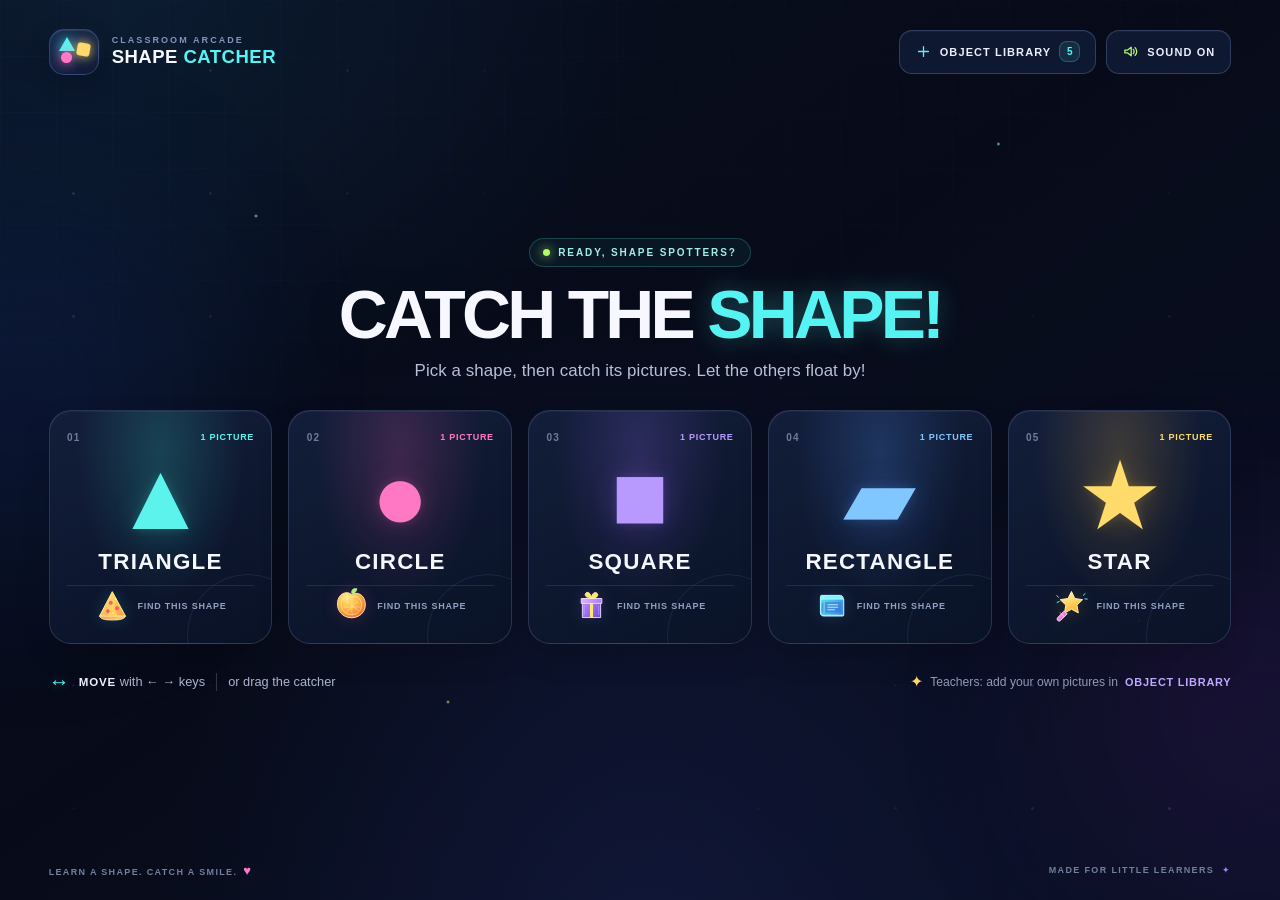
==== index.html @ a36b5b2d "Build Shape Catcher classroom game Co-authored-by: arena-agent <297053741+arena-agent@users.noreply." ====
<!doctype html>
<html lang="en">
  <head>
    <meta charset="UTF-8" />
    <meta name="viewport" content="width=device-width, initial-scale=1.0" />
    <meta name="theme-color" content="#070d1c" />
    <meta name="description" content="A bright, big-screen shape vocabulary game for the classroom." />
    <title>Shape Catcher — Classroom Arcade</title>
    <link rel="stylesheet" href="styles.css" />
    <script src="game.js" defer></script>
  </head>
  <body>
    <div class="ambient ambient-one" aria-hidden="true"></div>
    <div class="ambient ambient-two" aria-hidden="true"></div>
    <div class="ambient-starfield" aria-hidden="true"></div>

    <div class="app-shell">
      <header class="topbar">
        <a class="brand" href="#home" aria-label="Shape Catcher home">
          <span class="brand-mark" aria-hidden="true">
            <span class="brand-shape brand-triangle"></span>
            <span class="brand-shape brand-circle"></span>
            <span class="brand-shape brand-square"></span>
          </span>
          <span class="brand-copy">
            <span class="brand-eyebrow">CLASSROOM ARCADE</span>
            <span class="brand-title">SHAPE <b>CATCHER</b></span>
          </span>
        </a>

        <div class="top-actions">
          <button class="top-button library-open" id="library-open" type="button" aria-haspopup="dialog">
            <svg viewBox="0 0 24 24" aria-hidden="true"><path d="M12 5v14M5 12h14" /></svg>
            <span>OBJECT LIBRARY</span>
            <span class="asset-total" id="total-assets-count">5</span>
          </button>
          <button class="top-button sound-toggle" id="sound-toggle" type="button" aria-pressed="true" aria-label="Mute game sounds">
            <svg class="sound-icon" viewBox="0 0 24 24" aria-hidden="true"><path d="M4 10v4h4l5 4V6l-5 4H4Z"/><path class="sound-wave" d="M16 9a5 5 0 0 1 0 6m2.5-8.5a8.5 8.5 0 0 1 0 11"/></svg>
            <span id="sound-label">SOUND ON</span>
          </button>
        </div>
      </header>

      <main id="main-content">
        <section class="screen selection-screen" id="selection-screen" aria-labelledby="selection-title">
          <div class="selection-heading">
            <div class="round-kicker"><span class="status-dot"></span> READY, SHAPE SPOTTERS?</div>
            <h1 id="selection-title">CATCH THE <span>SHAPE!</span></h1>
            <p>Pick a shape, then catch its pictures. Let the others float by!</p>
          </div>

          <div class="shape-grid" role="group" aria-label="Choose a shape to catch">
            <button class="shape-card shape-triangle" type="button" data-select-shape="triangle" aria-label="Choose Triangle">
              <span class="shape-card-top"><span class="shape-card-number">01</span><span class="shape-card-count" id="count-triangle">1 PICTURE</span></span>
              <span class="shape-symbol" aria-hidden="true">▲</span>
              <span class="shape-word">TRIANGLE</span>
              <span class="shape-card-example"><img src="assets/shapes/triangle/pizza-slice.svg" alt="" /> <span>FIND THIS SHAPE</span></span>
            </button>
            <button class="shape-card shape-circle" type="button" data-select-shape="circle" aria-label="Choose Circle">
              <span class="shape-card-top"><span class="shape-card-number">02</span><span class="shape-card-count" id="count-circle">1 PICTURE</span></span>
              <span class="shape-symbol" aria-hidden="true">●</span>
              <span class="shape-word">CIRCLE</span>
              <span class="shape-card-example"><img src="assets/shapes/circle/orange.svg" alt="" /> <span>FIND THIS SHAPE</span></span>
            </button>
            <button class="shape-card shape-square" type="button" data-select-shape="square" aria-label="Choose Square">
              <span class="shape-card-top"><span class="shape-card-number">03</span><span class="shape-card-count" id="count-square">1 PICTURE</span></span>
              <span class="shape-symbol" aria-hidden="true">■</span>
              <span class="shape-word">SQUARE</span>
              <span class="shape-card-example"><img src="assets/shapes/square/gift-box.svg" alt="" /> <span>FIND THIS SHAPE</span></span>
            </button>
            <button class="shape-card shape-rectangle" type="button" data-select-shape="rectangle" aria-label="Choose Rectangle">
              <span class="shape-card-top"><span class="shape-card-number">04</span><span class="shape-card-count" id="count-rectangle">1 PICTURE</span></span>
              <span class="shape-symbol rectangle-symbol" aria-hidden="true">▰</span>
              <span class="shape-word">RECTANGLE</span>
              <span class="shape-card-example"><img src="assets/shapes/rectangle/story-book.svg" alt="" /> <span>FIND THIS SHAPE</span></span>
            </button>
            <button class="shape-card shape-star" type="button" data-select-shape="star" aria-label="Choose Star">
              <span class="shape-card-top"><span class="shape-card-number">05</span><span class="shape-card-count" id="count-star">1 PICTURE</span></span>
              <span class="shape-symbol" aria-hidden="true">★</span>
              <span class="shape-word">STAR</span>
              <span class="shape-card-example"><img src="assets/shapes/star/magic-wand.svg" alt="" /> <span>FIND THIS SHAPE</span></span>
            </button>
          </div>

          <div class="selection-footer">
            <div class="how-to-play"><span class="how-to-icon" aria-hidden="true">↔</span><span><b>MOVE</b> with ← → keys</span><span class="how-to-divider"></span><span>or drag the catcher</span></div>
            <div class="upload-nudge"><span class="upload-sparkle" aria-hidden="true">✦</span> Teachers: add your own pictures in <b>OBJECT LIBRARY</b></div>
          </div>
        </section>

        <section class="screen game-screen" id="game-screen" hidden aria-label="Shape Catcher game">
          <div class="game-hud">
            <div class="hud-card lives-card">
              <span class="hud-label">LIVES</span>
              <div class="hearts" id="hearts" aria-label="3 lives remaining">
                <span class="heart">❤️</span><span class="heart">❤️</span><span class="heart">❤️</span>
              </div>
            </div>
            <div class="hud-card score-card" id="score-card">
              <span class="hud-label">SCORE</span>
              <strong class="score-number" id="score-number">0</strong>
            </div>
            <div class="hud-card timer-card">
              <span class="hud-label">TIME LEFT</span>
              <strong class="timer-number" id="timer-number">02:00</strong>
            </div>
          </div>

          <div class="target-banner" id="target-banner">
            <span class="target-label">CATCH THE</span>
            <span class="target-symbol" id="target-symbol" aria-hidden="true">▲</span>
            <strong class="target-word" id="target-word">TRIANGLE</strong>
            <span class="target-instruction">CATCH ONLY THIS SHAPE!</span>
          </div>

          <div class="arena" id="arena" aria-label="Play area. Use the left and right arrow keys to move the catcher.">
            <div class="arena-stars" aria-hidden="true"><i></i><i></i><i></i><i></i><i></i><i></i><i></i><i></i></div>
            <div class="arena-horizon" aria-hidden="true"></div>
            <div class="falling-layer" id="falling-layer"></div>
            <div class="effect-layer" id="effect-layer" aria-hidden="true"></div>

            <div class="catcher" id="catcher" aria-label="Catcher">
              <div class="catcher-glow" aria-hidden="true"></div>
              <svg class="basket-svg" viewBox="0 0 180 106" aria-hidden="true">
                <defs>
                  <linearGradient id="basketFill" x1="24" y1="34" x2="158" y2="92" gradientUnits="userSpaceOnUse"><stop stop-color="#40F3EE"/><stop offset="1" stop-color="#657BFF"/></linearGradient>
                  <linearGradient id="basketRim" x1="14" y1="28" x2="166" y2="48" gradientUnits="userSpaceOnUse"><stop stop-color="#BCFFF9"/><stop offset="1" stop-color="#AA91FF"/></linearGradient>
                </defs>
                <path d="M26 41h128l-13 48a13 13 0 0 1-12 9H51a13 13 0 0 1-12-9L26 41Z" fill="url(#basketFill)" fill-opacity=".9" stroke="#A7FFF8" stroke-width="5" stroke-linejoin="round"/>
                <path d="m52 50 8 37m23-37v39m23-39-5 37m28-37-10 34" stroke="#E3FFFF" stroke-width="4" stroke-linecap="round" opacity=".62"/>
                <path d="M15 35c0-6 5-11 11-11h128c6 0 11 5 11 11v7H15v-7Z" fill="url(#basketRim)" stroke="#D6FFFC" stroke-width="5"/>
                <path d="M67 16h46" stroke="#B5A1FF" stroke-width="5" stroke-linecap="round" opacity=".8"/>
              </svg>
              <span class="catcher-caption">CATCHER</span>
            </div>

            <div class="ready-overlay" id="ready-overlay" aria-live="assertive">
              <div class="ready-card">
                <span class="ready-eyebrow">GET READY!</span>
                <span class="ready-shape-symbol" id="ready-symbol" aria-hidden="true">▲</span>
                <strong class="ready-title" id="ready-title">TRIANGLE</strong>
                <span class="ready-hint">Catch the matching pictures!</span>
                <div class="ready-countdown" aria-hidden="true"><i></i><i></i><i></i></div>
              </div>
            </div>

            <div class="speed-notice" id="speed-notice" aria-live="polite" aria-atomic="true">
              <span class="speed-bolt" aria-hidden="true">⚡</span>
              <span><b>SPEED UP!</b><small id="speed-label">SPEED 1.5×</small></span>
            </div>
            <div class="catch-message" id="catch-message" aria-live="polite"></div>
          </div>

          <div class="game-controls">
            <button class="direction-button" id="left-button" type="button" aria-label="Move catcher left"><span>←</span></button>
            <div class="control-hint"><span class="keyboard-key">←</span><span class="keyboard-key">→</span><span>MOVE YOUR CATCHER</span><span class="drag-separator">·</span><span>OR DRAG</span></div>
            <button class="direction-button" id="right-button" type="button" aria-label="Move catcher right"><span>→</span></button>
          </div>
        </section>

        <section class="screen results-screen" id="results-screen" hidden aria-labelledby="result-title" aria-live="polite">
          <div class="result-confetti" id="result-confetti" aria-hidden="true"></div>
          <div class="result-card" id="result-card">
            <div class="result-emblem" id="result-emblem" aria-hidden="true">✦</div>
            <span class="result-kicker" id="result-kicker">ROUND COMPLETE</span>
            <h2 id="result-title">GAME OVER!</h2>
            <p class="result-subtitle" id="result-subtitle">You caught 8 shapes!</p>
            <div class="final-score-wrap"><span>FINAL SCORE</span><strong id="final-score">120</strong></div>
            <div class="result-stats">
              <div><strong id="caught-total">8</strong><span>SHAPES CAUGHT</span></div>
              <div><strong id="accuracy-total">92%</strong><span>ACCURACY</span></div>
              <div><strong id="best-speed">1×</strong><span>TOP SPEED</span></div>
            </div>
            <div class="result-actions">
              <button class="result-button primary-result-button" id="play-again" type="button"><span aria-hidden="true">↻</span> PLAY AGAIN</button>
              <button class="result-button secondary-result-button" id="change-shape" type="button">CHANGE SHAPE</button>
            </div>
          </div>
        </section>
      </main>

      <footer class="app-footer">
        <span>LEARN A SHAPE. CATCH A SMILE. <span class="footer-heart">♥</span></span>
        <span class="footer-credit">MADE FOR LITTLE LEARNERS <span aria-hidden="true">✦</span></span>
      </footer>
    </div>

    <dialog class="library-dialog" id="library-dialog" aria-labelledby="library-title">
      <div class="library-dialog-inner">
        <div class="library-header">
          <div>
            <span class="library-eyebrow">MAKE IT YOURS</span>
            <h2 id="library-title">OBJECT LIBRARY</h2>
            <p>Upload classroom pictures. Each picture will fall under its shape.</p>
          </div>
          <button class="dialog-close" id="library-close" type="button" aria-label="Close object library">×</button>
        </div>
        <div class="library-note" id="library-note"><span class="note-sparkle" aria-hidden="true">✦</span><span id="library-note-text">Choose the shape first, then add one or more picture files. Your uploads stay in this browser.</span></div>
        <div class="library-list" id="library-list"></div>
        <div class="library-footer"><span class="library-save-icon" aria-hidden="true">✓</span> Ready to play? Close this window and choose a shape!</div>
      </div>
    </dialog>
  </body>
</html>
---- styles.css ----
:root {
  color-scheme: dark;
  --ink: #f7f8ff;
  --muted: #a5b3d2;
  --subtle: #7483a8;
  --navy: #070d1c;
  --panel: rgba(13, 23, 47, 0.82);
  --panel-bright: rgba(17, 30, 60, 0.96);
  --line: rgba(134, 164, 226, 0.17);
  --cyan: #55f4f3;
  --purple: #b296ff;
  --pink: #ff77c8;
  --lime: #b5fa69;
  --yellow: #ffda6a;
  --red: #ff6e8e;
  font-family: 'DM Sans', 'Trebuchet MS', sans-serif;
  font-synthesis: none;
  text-rendering: optimizeLegibility;
  -webkit-font-smoothing: antialiased;
  -moz-osx-font-smoothing: grayscale;
}

* { box-sizing: border-box; }
html { min-width: 320px; min-height: 100%; background: var(--navy); }
body {
  min-width: 320px;
  min-height: 100vh;
  min-height: 100svh;
  margin: 0;
  overflow-x: hidden;
  color: var(--ink);
  background:
    radial-gradient(ellipse at 50% 110%, rgba(48, 61, 157, .2), transparent 53%),
    radial-gradient(ellipse at 9% 1%, rgba(36, 121, 174, .13), transparent 34%),
    linear-gradient(145deg, #080e1e 0%, #070b19 47%, #0a1025 100%);
}
body::before,
body::after {
  position: fixed;
  z-index: 0;
  inset: 0;
  content: '';
  pointer-events: none;
}
body::before {
  opacity: .22;
  background-image:
    linear-gradient(rgba(106, 139, 203, .12) 1px, transparent 1px),
    linear-gradient(90deg, rgba(106, 139, 203, .12) 1px, transparent 1px);
  background-size: 56px 56px;
  mask-image: linear-gradient(to bottom, black 0%, transparent 90%);
}
body::after {
  opacity: .26;
  background-image: radial-gradient(circle, rgba(168, 194, 255, .74) 1px, transparent 1.7px);
  background-position: 5px 9px;
  background-size: 137px 123px;
  mask-image: linear-gradient(120deg, black 0%, transparent 40%, transparent 60%, black 100%);
  animation: star-drift 24s linear infinite;
}
button { color: inherit; font: inherit; }
button:focus-visible, a:focus-visible, input:focus-visible + span {
  outline: 3px solid rgba(104, 248, 248, .94);
  outline-offset: 4px;
}
[hidden] { display: none !important; }

.ambient {
  position: fixed;
  z-index: 0;
  width: 29vw;
  height: 29vw;
  min-width: 250px;
  min-height: 250px;
  border-radius: 50%;
  filter: blur(100px);
  opacity: .12;
  pointer-events: none;
  animation: ambient-breathe 9s ease-in-out infinite alternate;
}
.ambient-one { top: 22%; left: -13%; background: #245de3; }
.ambient-two { right: -12%; bottom: 0; background: #832bba; animation-delay: -4s; }
.ambient-starfield {
  position: fixed;
  z-index: 0;
  inset: 0;
  pointer-events: none;
  background: radial-gradient(1.5px 1.5px at 20% 24%, rgba(255,255,255,.7), transparent 2px),
              radial-gradient(1px 1px at 78% 16%, rgba(100,245,255,.9), transparent 2px),
              radial-gradient(1.4px 1.4px at 89% 69%, rgba(196,161,255,.9), transparent 2px),
              radial-gradient(1px 1px at 35% 78%, rgba(255,222,110,.8), transparent 2px),
              radial-gradient(1px 1px at 61% 42%, rgba(255,255,255,.55), transparent 2px);
}

.app-shell {
  position: relative;
  z-index: 1;
  display: flex;
  flex-direction: column;
  width: min(100%, 1660px);
  min-height: 100vh;
  min-height: 100svh;
  margin: 0 auto;
  padding: clamp(18px, 2.5vh, 28px) clamp(22px, 3.8vw, 62px) clamp(12px, 1.8vh, 20px);
}
.topbar {
  display: flex;
  flex: 0 0 auto;
  align-items: center;
  justify-content: space-between;
  min-height: 58px;
  gap: 20px;
}
.brand {
  display: inline-flex;
  align-items: center;
  gap: 13px;
  color: inherit;
  text-decoration: none;
}
.brand-mark {
  position: relative;
  display: block;
  width: 50px;
  height: 46px;
  border: 1px solid rgba(121, 157, 230, .29);
  border-radius: 15px;
  background: linear-gradient(145deg, rgba(27, 47, 87, .92), rgba(16, 25, 53, .88));
  box-shadow: inset 0 1px 0 rgba(255,255,255,.08), 0 8px 25px rgba(0,0,0,.2);
}
.brand-shape { position: absolute; display: block; filter: drop-shadow(0 0 6px currentColor); }
.brand-triangle {
  top: 7px; left: 9px; width: 0; height: 0;
  border-right: 8px solid transparent; border-bottom: 14px solid var(--cyan); border-left: 8px solid transparent;
  color: var(--cyan);
}
.brand-circle { top: 22px; left: 11px; width: 11px; height: 11px; border-radius: 50%; background: var(--pink); color: var(--pink); }
.brand-square { top: 13px; left: 27px; width: 13px; height: 13px; border-radius: 3px; background: var(--yellow); color: var(--yellow); transform: rotate(10deg); }
.brand-copy { display: flex; flex-direction: column; gap: 1px; }
.brand-eyebrow, .library-eyebrow {
  color: #8394ba;
  font-size: 9px;
  font-weight: 800;
  letter-spacing: .23em;
}
.brand-title {
  font-family: 'Space Grotesk', 'Trebuchet MS', sans-serif;
  font-size: clamp(16px, 1.45vw, 21px);
  font-weight: 700;
  letter-spacing: .025em;
  white-space: nowrap;
}
.brand-title b { color: var(--cyan); font-weight: 700; }
.top-actions { display: flex; align-items: center; gap: 10px; }
.top-button {
  display: inline-flex;
  align-items: center;
  justify-content: center;
  min-height: 44px;
  padding: 0 15px;
  gap: 8px;
  border: 1px solid rgba(143, 165, 216, .27);
  border-radius: 13px;
  color: #e9efff;
  background: rgba(18, 30, 57, .72);
  box-shadow: inset 0 1px rgba(255,255,255,.035);
  font-size: 11px;
  font-weight: 800;
  letter-spacing: .1em;
  cursor: pointer;
  transition: border-color .2s ease, background .2s ease, transform .2s ease, box-shadow .2s ease;
}
.top-button:hover:not(:disabled) {
  transform: translateY(-2px);
  border-color: rgba(85, 244, 243, .66);
  background: rgba(28, 45, 81, .91);
  box-shadow: 0 0 20px rgba(85, 244, 243, .1);
}
.top-button:disabled { opacity: .46; cursor: not-allowed; }
.top-button svg { width: 17px; height: 17px; fill: none; stroke: currentColor; stroke-width: 1.8; stroke-linecap: round; stroke-linejoin: round; }
.library-open svg { color: var(--cyan); }
.asset-total {
  display: grid;
  min-width: 21px;
  height: 21px;
  padding: 0 5px;
  place-items: center;
  border: 1px solid rgba(85,244,243,.24);
  border-radius: 8px;
  color: var(--cyan);
  background: rgba(85,244,243,.1);
  font-size: 10px;
  letter-spacing: 0;
}
.sound-toggle[aria-pressed="false"] .sound-icon { color: #8592ad; }
.sound-icon { color: var(--lime); }
.sound-icon .sound-wave { transition: opacity .18s ease; }
.sound-toggle[aria-pressed="false"] .sound-wave { opacity: .12; }

main { display: flex; flex: 1 0 auto; flex-direction: column; justify-content: center; min-height: 0; }
.screen { width: 100%; animation: screen-enter .48s cubic-bezier(.2,.75,.25,1) both; }
.selection-screen { padding: clamp(17px, 2.4vh, 27px) 0 clamp(12px, 2.1vh, 25px); }
.selection-heading { margin: 0 auto clamp(22px, 3.3vh, 38px); text-align: center; }
.round-kicker {
  display: inline-flex;
  align-items: center;
  padding: 8px 13px;
  gap: 8px;
  border: 1px solid rgba(87, 244, 224, .21);
  border-radius: 999px;
  color: #a3ede8;
  background: rgba(22, 76, 84, .2);
  font-size: 10px;
  font-weight: 800;
  letter-spacing: .19em;
}
.status-dot { width: 7px; height: 7px; border-radius: 50%; background: var(--lime); box-shadow: 0 0 11px var(--lime); animation: dot-pulse 1.8s ease-in-out infinite; }
.selection-heading h1 {
  margin: 13px 0 4px;
  font-family: 'Space Grotesk', 'Trebuchet MS', sans-serif;
  font-size: clamp(38px, 5.3vw, 74px);
  font-weight: 700;
  letter-spacing: -.055em;
  line-height: 1.02;
  text-shadow: 0 7px 35px rgba(0,0,0,.26);
}
.selection-heading h1 span { color: var(--cyan); text-shadow: 0 0 25px rgba(85,244,243,.31); }
.selection-heading p { margin: 11px 0 0; color: #b5c0d9; font-size: clamp(14px, 1.32vw, 18px); font-weight: 500; letter-spacing: .005em; }
.shape-grid { display: grid; grid-template-columns: repeat(5, minmax(0, 1fr)); gap: clamp(11px, 1.25vw, 19px); }
.shape-card {
  --shape-color: var(--cyan);
  --shape-glow: rgba(85, 244, 243, .21);
  position: relative;
  display: flex;
  min-width: 0;
  min-height: clamp(205px, 26vh, 265px);
  flex-direction: column;
  align-items: center;
  justify-content: space-between;
  overflow: hidden;
  padding: clamp(14px, 1.6vw, 21px) clamp(10px, 1.35vw, 18px) clamp(12px, 1.55vw, 18px);
  border: 1px solid rgba(143,165,216,.22);
  border-radius: 22px;
  color: var(--ink);
  background:
    radial-gradient(ellipse at 50% 18%, var(--shape-glow), transparent 54%),
    linear-gradient(155deg, rgba(19, 31, 59, .97), rgba(10, 19, 39, .91));
  box-shadow: inset 0 1px 0 rgba(255,255,255,.045), 0 13px 30px rgba(0,0,0,.14);
  cursor: pointer;
  transition: transform .2s ease, border-color .2s ease, box-shadow .2s ease, background .2s ease;
  -webkit-tap-highlight-color: transparent;
}
.shape-card::after {
  position: absolute;
  right: -38px;
  bottom: -53px;
  width: 120px;
  height: 120px;
  border: 1px solid rgba(143,165,216,.12);
  border-radius: 50%;
  content: '';
  pointer-events: none;
}
.shape-card:hover, .shape-card:focus-visible {
  z-index: 1;
  transform: translateY(-7px) scale(1.018);
  border-color: var(--shape-color);
  background:
    radial-gradient(ellipse at 50% 19%, var(--shape-glow), transparent 57%),
    linear-gradient(155deg, rgba(22, 38, 70, .99), rgba(11, 20, 42, .96));
  box-shadow: inset 0 1px 0 rgba(255,255,255,.09), 0 0 25px var(--shape-glow), 0 17px 34px rgba(0,0,0,.22);
}
.shape-card:active { transform: translateY(-2px) scale(.99); }
.shape-triangle { --shape-color: #5df3ed; --shape-glow: rgba(65, 239, 225, .19); }
.shape-circle { --shape-color: #ff78c4; --shape-glow: rgba(255, 93, 178, .19); }
.shape-square { --shape-color: #b89aff; --shape-glow: rgba(158, 110, 255, .2); }
.shape-rectangle { --shape-color: #81c7ff; --shape-glow: rgba(85, 151, 255, .21); }
.shape-star { --shape-color: #ffdb6c; --shape-glow: rgba(255, 195, 71, .19); }
.shape-card-top { z-index: 1; display: flex; width: 100%; align-items: center; justify-content: space-between; gap: 6px; }
.shape-card-number { color: rgba(177, 194, 228, .58); font-family: 'Space Grotesk', sans-serif; font-size: 10px; font-weight: 700; letter-spacing: .12em; }
.shape-card-count { overflow: hidden; color: var(--shape-color); font-size: 9px; font-weight: 800; letter-spacing: .08em; text-overflow: ellipsis; white-space: nowrap; }
.shape-symbol {
  display: grid;
  flex: 1 1 auto;
  min-height: 80px;
  place-items: center;
  color: var(--shape-color);
  font-family: Arial, sans-serif;
  font-size: clamp(63px, 7.5vw, 96px);
  line-height: 1;
  text-shadow: 0 0 10px var(--shape-glow), 0 0 29px var(--shape-glow);
  transition: transform .28s cubic-bezier(.18,.8,.25,1), filter .25s ease;
}
.shape-card:hover .shape-symbol { transform: scale(1.11) rotate(-4deg); filter: brightness(1.16); }
.rectangle-symbol { transform: scaleX(1.12); font-size: clamp(57px, 6.8vw, 85px); }
.shape-card:hover .rectangle-symbol { transform: scale(1.2) rotate(-3deg); }
.shape-word {
  z-index: 1;
  display: block;
  width: 100%;
  color: #f5f7ff;
  font-family: 'Space Grotesk', 'Trebuchet MS', sans-serif;
  font-size: clamp(17px, 1.75vw, 24px);
  font-weight: 700;
  letter-spacing: .055em;
  line-height: 1.05;
  text-align: center;
  white-space: nowrap;
}
.shape-card-example {
  z-index: 1;
  display: flex;
  align-items: center;
  justify-content: center;
  min-height: 40px;
  width: 100%;
  margin-top: 12px;
  gap: 8px;
  border-top: 1px solid rgba(166, 183, 222, .13);
  color: #91a1c1;
  font-size: 9px;
  font-weight: 700;
  letter-spacing: .085em;
}
.shape-card-example img { width: 35px; height: 35px; object-fit: contain; filter: drop-shadow(0 0 8px var(--shape-glow)); }
.selection-footer { display: flex; align-items: center; justify-content: space-between; margin-top: clamp(18px, 2.8vh, 31px); gap: 16px; }
.how-to-play { display: flex; align-items: center; gap: 9px; color: #a9b6d0; font-size: clamp(12px, 1vw, 14px); }
.how-to-play b { color: #edf2ff; font-size: .9em; letter-spacing: .08em; }
.how-to-icon { color: var(--cyan); font-size: 21px; font-weight: 700; text-shadow: 0 0 12px rgba(85,244,243,.4); }
.how-to-divider { width: 1px; height: 18px; margin: 0 2px; background: rgba(173,190,223,.24); }
.upload-nudge { display: flex; align-items: center; gap: 7px; color: #8e9bb6; font-size: clamp(11px, .95vw, 13px); }
.upload-nudge b { color: #bfaaff; font-size: .9em; letter-spacing: .07em; }
.upload-sparkle { color: var(--yellow); font-size: 16px; }

/* In-game dashboard */
.game-screen { display: flex; flex: 1 1 auto; flex-direction: column; gap: clamp(9px, 1.35vh, 15px); padding: 8px 0 2px; }
.game-hud { display: grid; grid-template-columns: minmax(0, 1fr) minmax(0, 1.2fr) minmax(0, 1fr); gap: clamp(9px, 1.35vw, 18px); }
.hud-card {
  display: flex;
  min-height: clamp(65px, 8.7vh, 88px);
  align-items: center;
  padding: 10px clamp(14px, 2vw, 26px);
  gap: 12px;
  border: 1px solid rgba(133, 160, 217, .2);
  border-radius: 17px;
  background: linear-gradient(130deg, rgba(15, 27, 52, .91), rgba(10, 20, 41, .79));
  box-shadow: inset 0 1px 0 rgba(255,255,255,.035), 0 8px 21px rgba(0,0,0,.12);
}
.lives-card { justify-content: flex-start; }
.score-card { justify-content: center; flex-direction: column; gap: 0; border-color: rgba(85,244,243,.23); background: radial-gradient(ellipse at 50% 0%, rgba(85,244,243,.1), transparent 76%), linear-gradient(130deg, rgba(15,27,52,.93), rgba(10,20,41,.8)); }
.timer-card { justify-content: flex-end; }
.hud-label { color: #96a5c1; font-size: 10px; font-weight: 800; letter-spacing: .17em; white-space: nowrap; }
.hearts { display: flex; align-items: center; gap: clamp(4px, .6vw, 9px); font-size: clamp(24px, 2.8vw, 34px); line-height: 1; filter: drop-shadow(0 0 9px rgba(255,80,116,.18)); white-space: nowrap; }
.heart { display: inline-block; animation: heart-settle .22s ease-out; }
.heart.is-lost { filter: grayscale(.12) drop-shadow(0 0 7px rgba(255,87,113,.16)); }
.score-number, .timer-number { color: #f7f9ff; font-family: 'Space Grotesk', 'Trebuchet MS', sans-serif; font-size: clamp(28px, 3.5vw, 45px); font-weight: 700; line-height: 1; font-variant-numeric: tabular-nums; }
.score-card .hud-label { margin-bottom: 4px; color: #84dfe2; }
.score-number { color: var(--cyan); text-shadow: 0 0 20px rgba(85,244,243,.22); transition: transform .18s ease, text-shadow .18s ease; }
.score-card.is-popping .score-number { transform: scale(1.14); text-shadow: 0 0 22px rgba(85,244,243,.62); }
.timer-number { font-size: clamp(26px, 3.15vw, 40px); }
.timer-card.is-urgent { border-color: rgba(255,110,142,.54); background: linear-gradient(130deg, rgba(72,28,56,.64), rgba(27,19,42,.92)); animation: timer-pulse .9s ease-in-out infinite alternate; }
.timer-card.is-urgent .timer-number { color: #ff91a7; }
.target-banner {
  display: flex;
  min-height: clamp(57px, 7.5vh, 74px);
  align-items: center;
  justify-content: center;
  padding: 8px 16px;
  gap: clamp(8px, 1.4vw, 19px);
  border: 1px solid rgba(85, 244, 243, .18);
  border-radius: 16px;
  background: linear-gradient(90deg, rgba(16,29,58,.66), rgba(22,36,72,.82), rgba(16,29,58,.66));
  box-shadow: inset 0 1px 0 rgba(255,255,255,.035);
}
.target-label { color: #92a3c4; font-size: 10px; font-weight: 800; letter-spacing: .17em; }
.target-symbol { color: var(--target-color, var(--cyan)); font-size: clamp(27px, 3.5vh, 39px); line-height: .9; text-shadow: 0 0 14px var(--target-glow, rgba(85,244,243,.42)); }
.target-word { color: var(--target-color, var(--cyan)); font-family: 'Space Grotesk', sans-serif; font-size: clamp(17px, 1.8vw, 23px); font-weight: 700; letter-spacing: .08em; }
.target-instruction { padding-left: clamp(8px, 1.2vw, 15px); border-left: 1px solid rgba(163,186,227,.2); color: #d5deef; font-size: clamp(10px, 1vw, 13px); font-weight: 800; letter-spacing: .09em; }
.arena {
  position: relative;
  flex: 1 1 auto;
  min-height: 305px;
  height: clamp(315px, calc(100svh - 405px), 660px);
  overflow: hidden;
  isolation: isolate;
  border: 1px solid rgba(112, 148, 213, .3);
  border-radius: clamp(17px, 2.1vw, 28px);
  background:
    radial-gradient(ellipse at 50% 95%, rgba(56, 73, 173, .22), transparent 49%),
    radial-gradient(ellipse at 85% 10%, rgba(31, 187, 196, .09), transparent 34%),
    linear-gradient(180deg, rgba(9, 17, 36, .98), rgba(10, 19, 42, .92));
  box-shadow: inset 0 0 45px rgba(5, 9, 22, .48), 0 18px 42px rgba(0,0,0,.22);
  touch-action: none;
  user-select: none;
}
.arena::before {
  position: absolute;
  z-index: -1;
  inset: 0;
  content: '';
  opacity: .43;
  background-image: linear-gradient(rgba(123, 154, 216, .11) 1px, transparent 1px), linear-gradient(90deg, rgba(123, 154, 216, .11) 1px, transparent 1px);
  background-size: 54px 54px;
  mask-image: linear-gradient(to bottom, rgba(0,0,0,.58), black 83%);
}
.arena::after {
  position: absolute;
  z-index: -1;
  right: 0;
  bottom: 0;
  left: 0;
  height: 80px;
  border-top: 1px solid rgba(74, 228, 232, .12);
  content: '';
  background: linear-gradient(0deg, rgba(28, 56, 99, .16), transparent);
  box-shadow: 0 -12px 42px rgba(54, 178, 205, .045);
}
.arena-stars { position: absolute; z-index: 0; inset: 0; overflow: hidden; pointer-events: none; }
.arena-stars i { position: absolute; width: 3px; height: 3px; border-radius: 50%; background: #a7ccff; box-shadow: 0 0 8px #89e8ff; opacity: .58; animation: twinkle 2.7s ease-in-out infinite alternate; }
.arena-stars i:nth-child(1) { top: 12%; left: 11%; }
.arena-stars i:nth-child(2) { top: 27%; left: 25%; animation-delay: -.7s; }
.arena-stars i:nth-child(3) { top: 16%; left: 75%; animation-delay: -1.3s; }
.arena-stars i:nth-child(4) { top: 45%; left: 89%; width: 2px; height: 2px; animation-delay: -.9s; }
.arena-stars i:nth-child(5) { top: 61%; left: 17%; width: 2px; height: 2px; animation-delay: -1.8s; }
.arena-stars i:nth-child(6) { top: 38%; left: 61%; animation-delay: -.3s; }
.arena-stars i:nth-child(7) { top: 72%; left: 77%; width: 2px; height: 2px; animation-delay: -2.1s; }
.arena-stars i:nth-child(8) { top: 7%; left: 48%; width: 2px; height: 2px; animation-delay: -1.1s; }
.arena-horizon { position: absolute; z-index: 0; right: 0; bottom: 12px; left: 0; height: 1px; background: linear-gradient(90deg, transparent, rgba(83,241,240,.35), transparent); box-shadow: 0 0 14px rgba(83,241,240,.2); }
.falling-layer, .effect-layer { position: absolute; z-index: 2; inset: 0; overflow: hidden; pointer-events: none; }
.falling-object {
  position: absolute;
  top: 0;
  left: 0;
  display: grid;
  place-items: center;
  padding: 2px;
  border-radius: 23px;
  will-change: transform;
  filter: drop-shadow(0 8px 12px rgba(0,0,0,.22));
}
.falling-object img {
  display: block;
  width: 100%;
  height: 100%;
  padding: 2px;
  border: 2px solid var(--object-color, var(--cyan));
  border-radius: clamp(15px, 2vw, 22px);
  object-fit: contain;
  background: radial-gradient(ellipse at 50% 36%, rgba(36, 54, 88, .75), rgba(13, 24, 47, .93));
  box-shadow: 0 0 10px var(--object-glow, rgba(85,244,243,.35)), 0 0 22px var(--object-glow, rgba(85,244,243,.19)), inset 0 1px 0 rgba(255,255,255,.13);
  animation: object-float 1.8s ease-in-out infinite alternate;
}
.catcher {
  position: absolute;
  z-index: 4;
  bottom: 5px;
  left: 50%;
  display: flex;
  width: clamp(130px, 12.5vw, 190px);
  flex-direction: column;
  align-items: center;
  justify-content: flex-end;
  transform: translateX(-50%);
  pointer-events: none;
  will-change: left;
}
.catcher-glow { position: absolute; right: 10%; bottom: 10px; left: 10%; height: 45px; border-radius: 50%; background: rgba(76,243,240,.25); filter: blur(19px); opacity: .55; transition: opacity .18s ease, background .18s ease, transform .18s ease; }
.basket-svg { position: relative; z-index: 1; display: block; width: 100%; height: auto; overflow: visible; filter: drop-shadow(0 0 9px rgba(77,239,237,.28)); }
.catcher-caption { position: relative; z-index: 1; margin-top: -2px; color: #bdc9df; font-size: 9px; font-weight: 800; letter-spacing: .25em; text-shadow: 0 2px 9px #080e1e; }
.catcher.is-correct .catcher-glow { transform: scale(1.28); background: rgba(132,255,155,.74); opacity: 1; }
.catcher.is-correct .basket-svg { filter: drop-shadow(0 0 14px rgba(116,255,164,.82)); }
.catcher.is-wrong { animation: catcher-shake .34s ease-in-out; }
.catcher.is-wrong .catcher-glow { background: rgba(255,84,117,.8); opacity: 1; }
.ready-overlay {
  position: absolute;
  z-index: 8;
  inset: 0;
  display: grid;
  place-items: center;
  background: rgba(5, 10, 23, .49);
  backdrop-filter: blur(4px);
  transition: opacity .26s ease, visibility .26s ease;
}
.ready-overlay.is-leaving { visibility: hidden; opacity: 0; }
.ready-card {
  display: flex;
  min-width: min(330px, 82vw);
  flex-direction: column;
  align-items: center;
  padding: 25px 32px 22px;
  border: 1px solid rgba(90,245,241,.54);
  border-radius: 23px;
  background: linear-gradient(150deg, rgba(20, 37, 69, .96), rgba(10, 21, 45, .97));
  box-shadow: 0 0 45px rgba(68,232,230,.17), 0 22px 60px rgba(0,0,0,.38), inset 0 1px 0 rgba(255,255,255,.09);
  text-align: center;
  animation: ready-pop .55s cubic-bezier(.2,.8,.25,1) both;
}
.ready-eyebrow { color: var(--yellow); font-family: 'Space Grotesk', sans-serif; font-size: clamp(21px, 2.4vw, 29px); font-weight: 700; letter-spacing: .13em; text-shadow: 0 0 19px rgba(255,218,106,.28); }
.ready-shape-symbol { display: block; margin-top: 7px; color: var(--target-color, var(--cyan)); font-family: Arial, sans-serif; font-size: clamp(45px, 6.5vw, 70px); line-height: .95; text-shadow: 0 0 12px var(--target-glow, rgba(85,244,243,.42)), 0 0 27px var(--target-glow, rgba(85,244,243,.24)); animation: ready-symbol-pulse .9s ease-in-out infinite alternate; }
.ready-title { margin-top: 1px; color: var(--cyan); font-family: 'Space Grotesk', sans-serif; font-size: clamp(29px, 4.1vw, 48px); font-weight: 700; letter-spacing: .04em; text-shadow: 0 0 21px rgba(85,244,243,.3); }
.ready-hint { margin-top: 4px; color: #c4d0e6; font-size: clamp(13px, 1.4vw, 16px); }
.ready-countdown { display: flex; margin-top: 18px; gap: 7px; }
.ready-countdown i { width: 8px; height: 8px; border-radius: 50%; background: var(--cyan); box-shadow: 0 0 12px var(--cyan); animation: countdown-dot .63s ease-in-out infinite alternate; }
.ready-countdown i:nth-child(2) { animation-delay: .2s; }
.ready-countdown i:nth-child(3) { animation-delay: .4s; }
.speed-notice {
  position: absolute;
  z-index: 7;
  top: 31%;
  left: 50%;
  display: flex;
  align-items: center;
  padding: 13px 21px;
  gap: 13px;
  border: 1px solid rgba(255,221,103,.52);
  border-radius: 18px;
  color: #fff4be;
  background: linear-gradient(135deg, rgba(48,38,22,.96), rgba(45,24,47,.96));
  box-shadow: 0 0 30px rgba(255,214,83,.18), 0 16px 34px rgba(0,0,0,.28);
  opacity: 0;
  pointer-events: none;
  transform: translate(-50%, 12px) scale(.86);
}
.speed-notice.show { animation: speed-show 1.12s cubic-bezier(.2,.8,.2,1) both; }
.speed-bolt { color: var(--yellow); font-size: 36px; line-height: 1; filter: drop-shadow(0 0 9px rgba(255,215,85,.7)); }
.speed-notice b, .speed-notice small { display: block; white-space: nowrap; }
.speed-notice b { font-family: 'Space Grotesk', sans-serif; font-size: 20px; letter-spacing: .12em; }
.speed-notice small { margin-top: 2px; color: var(--yellow); font-size: 12px; font-weight: 800; letter-spacing: .15em; }
.catch-message { position: absolute; z-index: 6; inset: 0; pointer-events: none; }
.floating-score {
  position: absolute;
  color: #baff7a;
  font-family: 'Space Grotesk', sans-serif;
  font-size: clamp(22px, 2.6vw, 32px);
  font-weight: 700;
  text-shadow: 0 0 10px rgba(179,255,118,.58), 0 3px 14px rgba(0,0,0,.6);
  animation: score-float .9s ease-out forwards;
  white-space: nowrap;
}
.floating-wrong {
  position: absolute;
  color: #ff9bb2;
  font-family: 'Space Grotesk', sans-serif;
  font-size: clamp(13px, 1.55vw, 19px);
  font-weight: 700;
  letter-spacing: .08em;
  text-shadow: 0 0 11px rgba(255,91,131,.62), 0 3px 14px rgba(0,0,0,.72);
  animation: wrong-float .88s ease-out forwards;
  white-space: nowrap;
}
.particle-burst { position: absolute; width: 1px; height: 1px; }
.particle-burst i { position: absolute; top: 0; left: 0; width: 8px; height: 8px; border-radius: 2px; background: var(--particle-color, var(--cyan)); box-shadow: 0 0 9px var(--particle-color, var(--cyan)); animation: particle-burst .72s cubic-bezier(.12,.7,.3,1) forwards; }
.wrong-shake { animation: arena-shake .32s ease-in-out; }
.game-controls { display: flex; min-height: 48px; align-items: center; justify-content: space-between; padding: 0 6px; }
.direction-button {
  display: grid;
  width: clamp(45px, 5.4vw, 62px);
  height: clamp(42px, 5.3vh, 54px);
  place-items: center;
  border: 1px solid rgba(86, 242, 237, .4);
  border-radius: 15px;
  color: var(--cyan);
  background: linear-gradient(145deg, rgba(23, 55, 72, .78), rgba(17, 28, 57, .95));
  box-shadow: 0 0 15px rgba(85,244,243,.08), inset 0 1px 0 rgba(255,255,255,.05);
  cursor: pointer;
  touch-action: none;
  user-select: none;
  transition: background .14s ease, transform .14s ease, box-shadow .14s ease;
}
.direction-button span { font-family: Arial, sans-serif; font-size: clamp(25px, 3vw, 33px); font-weight: 700; line-height: 1; }
.direction-button:hover, .direction-button:active { background: rgba(46, 100, 110, .8); box-shadow: 0 0 20px rgba(85,244,243,.25); }
.direction-button:active { transform: scale(.95); }
.control-hint { display: flex; align-items: center; gap: 7px; color: #9eacc8; font-size: 10px; font-weight: 800; letter-spacing: .12em; }
.keyboard-key { display: grid; min-width: 26px; height: 26px; place-items: center; border: 1px solid rgba(143,168,217,.32); border-radius: 7px; color: #e6edff; background: rgba(18,31,58,.83); font-family: 'Space Grotesk', sans-serif; font-size: 14px; box-shadow: 0 2px 0 rgba(143,168,217,.18); }
.drag-separator { padding: 0 2px; color: var(--cyan); font-size: 17px; }

/* End-of-round screen */
.results-screen { position: relative; display: grid; flex: 1 1 auto; min-height: 470px; place-items: center; overflow: hidden; padding: 18px 0; }
.result-card {
  position: relative;
  z-index: 1;
  width: min(640px, 92%);
  padding: clamp(27px, 4vh, 42px) clamp(26px, 5vw, 58px) clamp(25px, 3.8vh, 39px);
  border: 1px solid rgba(142, 166, 221, .26);
  border-radius: 29px;
  background: radial-gradient(ellipse at 50% 0%, rgba(71, 88, 165, .23), transparent 58%), linear-gradient(155deg, rgba(19, 31, 61, .96), rgba(9, 17, 37, .97));
  box-shadow: 0 26px 75px rgba(0,0,0,.43), inset 0 1px 0 rgba(255,255,255,.08);
  text-align: center;
  animation: result-pop .58s cubic-bezier(.18,.8,.28,1) both;
}
.result-card.is-victory { border-color: rgba(255,221,107,.42); box-shadow: 0 0 55px rgba(255,201,87,.08), 0 26px 75px rgba(0,0,0,.43), inset 0 1px 0 rgba(255,255,255,.08); }
.result-emblem { display: grid; width: 67px; height: 67px; margin: 0 auto 12px; place-items: center; border: 1px solid rgba(85,244,243,.4); border-radius: 22px; color: var(--cyan); background: rgba(68,229,229,.1); box-shadow: 0 0 22px rgba(85,244,243,.11); font-size: 39px; line-height: 1; }
.is-victory .result-emblem { border-color: rgba(255,218,106,.56); color: var(--yellow); background: rgba(255,218,106,.12); box-shadow: 0 0 28px rgba(255,218,106,.2); animation: emblem-spin .7s cubic-bezier(.2,.8,.2,1) both; }
.result-kicker { color: #91a2c3; font-size: 10px; font-weight: 800; letter-spacing: .23em; }
.result-card h2 { margin: 8px 0 2px; color: #fff; font-family: 'Space Grotesk', sans-serif; font-size: clamp(34px, 4.8vw, 53px); font-weight: 700; letter-spacing: -.035em; line-height: 1.03; }
.is-victory h2 { color: var(--yellow); text-shadow: 0 0 24px rgba(255,218,106,.18); }
.result-subtitle { margin: 7px 0 17px; color: #c2cee2; font-size: clamp(15px, 1.65vw, 19px); }
.final-score-wrap { display: flex; flex-direction: column; align-items: center; gap: 0; padding: 14px 10px 12px; border: 1px solid rgba(85,244,243,.23); border-radius: 17px; background: rgba(13,37,54,.52); }
.is-victory .final-score-wrap { border-color: rgba(255,218,106,.26); background: rgba(49,41,31,.35); }
.final-score-wrap span { color: #96aac6; font-size: 9px; font-weight: 800; letter-spacing: .22em; }
.final-score-wrap strong { color: var(--cyan); font-family: 'Space Grotesk', sans-serif; font-size: clamp(43px, 6vw, 63px); font-weight: 700; line-height: 1.06; text-shadow: 0 0 24px rgba(85,244,243,.25); font-variant-numeric: tabular-nums; }
.is-victory .final-score-wrap strong { color: var(--yellow); text-shadow: 0 0 24px rgba(255,218,106,.2); }
.result-stats { display: grid; grid-template-columns: repeat(3, 1fr); margin: 15px 0 20px; }
.result-stats > div { display: flex; min-width: 0; flex-direction: column; align-items: center; gap: 3px; padding: 0 8px; }
.result-stats > div + div { border-left: 1px solid rgba(157,176,216,.19); }
.result-stats strong { color: #eef3ff; font-family: 'Space Grotesk', sans-serif; font-size: clamp(18px, 2vw, 23px); font-weight: 700; font-variant-numeric: tabular-nums; }
.result-stats span { color: #91a0ba; font-size: 8px; font-weight: 800; letter-spacing: .12em; white-space: nowrap; }
.result-actions { display: grid; grid-template-columns: 1.08fr 1fr; gap: 11px; }
.result-button { display: flex; min-height: 53px; align-items: center; justify-content: center; padding: 10px 15px; gap: 9px; border: 1px solid transparent; border-radius: 14px; font-family: 'Space Grotesk', sans-serif; font-size: clamp(12px, 1.2vw, 15px); font-weight: 700; letter-spacing: .08em; cursor: pointer; transition: transform .18s ease, box-shadow .18s ease, background .18s ease; }
.result-button:hover { transform: translateY(-2px); }
.primary-result-button { color: #06151e; background: linear-gradient(115deg, #62f4e7, #8bedbb); box-shadow: 0 6px 22px rgba(73,232,208,.15); }
.primary-result-button:hover { box-shadow: 0 8px 27px rgba(73,232,208,.32); }
.primary-result-button span { font-size: 24px; line-height: 1; }
.secondary-result-button { border-color: rgba(147,167,211,.3); color: #e3ebff; background: rgba(27,39,68,.68); }
.secondary-result-button:hover { background: rgba(38,54,92,.9); }
.result-confetti { position: absolute; inset: 0; overflow: hidden; pointer-events: none; }
.confetti-piece { position: absolute; top: -14px; left: var(--left); width: var(--size); height: calc(var(--size) * 1.55); border-radius: 2px; background: var(--confetti-color); opacity: .85; transform: rotate(var(--turn)); animation: confetti-fall var(--duration) linear var(--delay) infinite; }

.app-footer { display: flex; flex: 0 0 auto; align-items: center; justify-content: space-between; min-height: 27px; margin-top: 8px; color: #71809d; font-size: 9px; font-weight: 800; letter-spacing: .15em; }
.footer-heart { margin-left: 2px; color: var(--pink); font-size: 13px; }
.footer-credit span { margin-left: 4px; color: #9b80ff; }

/* Teacher image library */
.library-dialog {
  width: min(1000px, 94vw);
  max-width: none;
  max-height: min(92dvh, 920px);
  padding: 0;
  overflow: hidden;
  border: 1px solid rgba(129, 162, 228, .35);
  border-radius: 25px;
  color: var(--ink);
  background: #0b1429;
  box-shadow: 0 36px 120px rgba(0,0,0,.72), 0 0 60px rgba(66,112,211,.13);
}
.library-dialog[open] { animation: dialog-pop .28s cubic-bezier(.2,.8,.3,1) both; }
.library-dialog::backdrop { background: rgba(3, 7, 17, .77); backdrop-filter: blur(8px); }
.library-dialog-inner { max-height: min(92dvh, 920px); overflow-y: auto; padding: clamp(22px, 3vw, 36px); scrollbar-color: rgba(121,154,215,.4) transparent; }
.library-header { display: flex; align-items: flex-start; justify-content: space-between; gap: 22px; }
.library-header h2 { margin: 5px 0 4px; color: var(--cyan); font-family: 'Space Grotesk', sans-serif; font-size: clamp(26px, 3.3vw, 38px); letter-spacing: -.025em; }
.library-header p { margin: 0; color: #adb9d2; font-size: 14px; }
.dialog-close { display: grid; flex: 0 0 auto; width: 42px; height: 42px; place-items: center; border: 1px solid rgba(143,165,216,.27); border-radius: 13px; color: #dbe4f7; background: rgba(23,34,61,.82); font-size: 29px; line-height: 1; cursor: pointer; transition: background .2s ease, border-color .2s ease; }
.dialog-close:hover { border-color: rgba(255,119,200,.58); background: rgba(79,36,74,.62); }
.library-note { display: flex; align-items: center; margin: 19px 0 13px; padding: 12px 14px; gap: 10px; border: 1px solid rgba(178,150,255,.2); border-radius: 12px; color: #c3cbe0; background: rgba(76,53,121,.14); font-size: 12px; }
.library-note .note-sparkle { flex: 0 0 auto; color: var(--yellow); font-size: 17px; }
.library-note.is-status { border-color: rgba(85,244,243,.23); background: rgba(30,94,103,.14); }
.library-list { display: flex; flex-direction: column; gap: 9px; }
.library-row { display: grid; grid-template-columns: minmax(120px, 155px) minmax(0, 1fr) auto; min-height: 81px; align-items: center; padding: 10px 12px; gap: 13px; border: 1px solid rgba(133,157,208,.17); border-radius: 15px; background: rgba(18,30,56,.76); }
.library-shape { display: flex; align-items: center; gap: 10px; }
.library-shape-icon { display: grid; width: 35px; height: 35px; flex: 0 0 auto; place-items: center; border: 1px solid rgba(143,165,216,.25); border-radius: 11px; color: var(--shape-color); background: rgba(25,39,69,.78); font-size: 24px; line-height: 1; }
.library-shape-name { color: #f2f5ff; font-family: 'Space Grotesk', sans-serif; font-size: 13px; font-weight: 700; letter-spacing: .055em; }
.library-gallery { display: flex; min-width: 0; align-items: center; overflow-x: auto; gap: 8px; scrollbar-width: thin; scrollbar-color: rgba(121,154,215,.36) transparent; }
.library-item { position: relative; display: flex; width: 67px; height: 60px; flex: 0 0 67px; flex-direction: column; align-items: center; justify-content: center; padding: 3px; border: 1px solid rgba(126,151,199,.19); border-radius: 10px; background: rgba(9,17,35,.65); }
.library-item img { display: block; width: 38px; height: 38px; object-fit: contain; }
.library-item-name { overflow: hidden; max-width: 58px; color: #aebbd5; font-size: 8px; line-height: 1; text-overflow: ellipsis; white-space: nowrap; }
.library-item-remove { position: absolute; top: -6px; right: -6px; display: grid; width: 21px; height: 21px; place-items: center; border: 1px solid rgba(255,146,163,.55); border-radius: 50%; color: #ffdce4; background: #692b45; font-size: 14px; line-height: 1; cursor: pointer; }
.library-empty { color: #8796b5; font-size: 12px; white-space: nowrap; }
.upload-button { display: inline-flex; min-height: 43px; flex: 0 0 auto; align-items: center; justify-content: center; padding: 8px 12px; gap: 7px; border: 1px solid rgba(85,244,243,.34); border-radius: 11px; color: #b9fffa; background: rgba(34,114,122,.19); font-size: 10px; font-weight: 800; letter-spacing: .065em; cursor: pointer; transition: background .2s ease, border-color .2s ease, transform .2s ease; }
.upload-button:hover { transform: translateY(-1px); border-color: rgba(85,244,243,.7); background: rgba(34,114,122,.36); }
.upload-button svg { width: 16px; height: 16px; fill: none; stroke: currentColor; stroke-width: 1.8; stroke-linecap: round; stroke-linejoin: round; }
.upload-button input { position: absolute; width: 1px; height: 1px; overflow: hidden; opacity: 0; clip: rect(0,0,0,0); }
.library-footer { display: flex; align-items: center; margin-top: 16px; gap: 8px; color: #8f9fbc; font-size: 12px; }
.library-save-icon { display: grid; width: 22px; height: 22px; place-items: center; border-radius: 50%; color: #baff7a; background: rgba(143,219,92,.13); font-size: 13px; font-weight: 800; }

@keyframes screen-enter { from { opacity: 0; transform: translateY(10px); } to { opacity: 1; transform: translateY(0); } }
@keyframes star-drift { to { background-position: 137px 123px; } }
@keyframes ambient-breathe { to { opacity: .19; transform: scale(1.17) translate(2vw, -2vh); } }
@keyframes dot-pulse { 50% { opacity: .48; box-shadow: 0 0 3px var(--lime); } }
@keyframes object-float { from { transform: rotate(-3deg) scale(.98); } to { transform: rotate(3deg) scale(1.02); } }
@keyframes ready-pop { 0% { opacity: 0; transform: translateY(14px) scale(.82); } 75% { transform: translateY(-2px) scale(1.025); } 100% { opacity: 1; transform: translateY(0) scale(1); } }
@keyframes ready-symbol-pulse { from { transform: scale(.95) rotate(-3deg); } to { transform: scale(1.07) rotate(3deg); } }
@keyframes countdown-dot { from { opacity: .35; transform: scale(.74); } to { opacity: 1; transform: scale(1.13); } }
@keyframes speed-show { 0% { opacity: 0; transform: translate(-50%, 17px) scale(.82); } 14%, 80% { opacity: 1; transform: translate(-50%, 0) scale(1); } 100% { opacity: 0; transform: translate(-50%, -9px) scale(.96); } }
@keyframes score-float { 0% { opacity: 0; transform: translate(-50%, 10px) scale(.72); } 15% { opacity: 1; transform: translate(-50%, -5px) scale(1.12); } 100% { opacity: 0; transform: translate(-50%, -66px) scale(.96); } }
@keyframes wrong-float { 0% { opacity: 0; transform: translate(-50%, 9px) scale(.82); } 16% { opacity: 1; transform: translate(-50%, -3px) scale(1.05); } 100% { opacity: 0; transform: translate(-50%, -48px) scale(.94); } }
@keyframes particle-burst { 0% { opacity: 1; transform: translate(0,0) scale(1); } 100% { opacity: 0; transform: translate(var(--dx), var(--dy)) scale(.12) rotate(130deg); } }
@keyframes catcher-shake { 0%, 100% { margin-left: 0; } 25% { margin-left: -9px; } 75% { margin-left: 9px; } }
@keyframes arena-shake { 0%, 100% { transform: translateX(0); } 25% { transform: translateX(-4px); } 50% { transform: translateX(3px); } 75% { transform: translateX(-2px); } }
@keyframes timer-pulse { to { box-shadow: 0 0 22px rgba(255,110,142,.12); } }
@keyframes heart-settle { 0% { transform: scale(.6); opacity: .45; } 75% { transform: scale(1.17); } 100% { transform: scale(1); opacity: 1; } }
@keyframes result-pop { 0% { opacity: 0; transform: translateY(16px) scale(.94); } 100% { opacity: 1; transform: translateY(0) scale(1); } }
@keyframes emblem-spin { from { transform: rotate(-20deg) scale(.7); } to { transform: rotate(0) scale(1); } }
@keyframes confetti-fall { 0% { transform: translate3d(0,-20px,0) rotate(var(--turn)); } 100% { transform: translate3d(var(--drift),110vh,0) rotate(calc(var(--turn) + 480deg)); } }
@keyframes dialog-pop { from { opacity: 0; transform: translateY(14px) scale(.98); } to { opacity: 1; transform: translateY(0) scale(1); } }
@keyframes twinkle { from { opacity: .18; transform: scale(.75); } to { opacity: .85; transform: scale(1.28); } }

@media (min-width: 1650px) {
  .app-shell { padding-right: 65px; padding-left: 65px; }
  .shape-card { min-height: 252px; }
}
@media (max-width: 1050px) {
  .app-shell { padding-right: 25px; padding-left: 25px; }
  .shape-grid { gap: 10px; }
  .shape-card { padding-right: 9px; padding-left: 9px; border-radius: 18px; }
  .shape-card-count { font-size: 8px; }
  .shape-card-example { gap: 5px; font-size: 8px; }
  .shape-card-example img { width: 31px; height: 31px; }
  .upload-nudge { font-size: 11px; }
}
@media (max-width: 760px) {
  .app-shell { padding: 14px 17px 11px; }
  .topbar { min-height: 52px; gap: 10px; }
  .brand { gap: 9px; }
  .brand-mark { width: 43px; height: 41px; border-radius: 13px; transform: scale(.91); transform-origin: left center; margin-right: -3px; }
  .brand-eyebrow { font-size: 8px; }
  .brand-title { font-size: 15px; }
  .top-actions { gap: 7px; }
  .top-button { min-height: 41px; padding: 0 10px; gap: 6px; border-radius: 11px; font-size: 9px; letter-spacing: .065em; }
  .top-button svg { width: 15px; height: 15px; }
  .asset-total { min-width: 18px; height: 18px; font-size: 9px; }
  .selection-screen { padding-top: 22px; }
  .selection-heading { margin-bottom: 22px; }
  .selection-heading h1 { font-size: clamp(36px, 8vw, 56px); }
  .selection-heading p { max-width: 460px; margin-right: auto; margin-left: auto; font-size: 14px; }
  .shape-grid { grid-template-columns: repeat(3, minmax(0, 1fr)); gap: 12px; }
  .shape-card { min-height: 197px; }
  .shape-card:nth-child(4) { grid-column: 1 / 2; }
  .shape-symbol { font-size: 65px; }
  .shape-word { font-size: clamp(16px, 3.2vw, 21px); }
  .selection-footer { align-items: flex-start; flex-direction: column; margin-top: 19px; gap: 11px; }
  .app-footer { font-size: 8px; letter-spacing: .11em; }
  .game-screen { gap: 9px; padding-top: 6px; }
  .hud-card { min-height: 62px; padding: 8px 10px; gap: 6px; border-radius: 14px; }
  .hud-label { font-size: 8px; letter-spacing: .12em; }
  .hearts { gap: 2px; font-size: clamp(20px, 4.1vw, 27px); }
  .score-number { font-size: clamp(25px, 5.5vw, 34px); }
  .timer-number { font-size: clamp(23px, 5vw, 31px); }
  .target-banner { min-height: 52px; gap: 7px; padding: 7px 9px; }
  .target-label { font-size: 8px; letter-spacing: .1em; }
  .target-symbol { font-size: 27px; }
  .target-word { font-size: clamp(15px, 3.4vw, 19px); letter-spacing: .035em; }
  .target-instruction { padding-left: 7px; font-size: 8px; letter-spacing: .035em; }
  .arena { height: clamp(300px, calc(100svh - 360px), 600px); min-height: 300px; border-radius: 18px; }
  .game-controls { min-height: 43px; padding: 0; }
  .direction-button { width: 45px; height: 41px; border-radius: 13px; }
  .direction-button span { font-size: 25px; }
  .control-hint { gap: 5px; font-size: 8px; letter-spacing: .07em; }
  .keyboard-key { min-width: 23px; height: 23px; font-size: 12px; }
  .catcher { width: clamp(126px, 22vw, 158px); }
  .results-screen { min-height: 430px; }
  .result-card { width: min(610px, 100%); }
  .library-dialog { width: 96vw; max-height: 94dvh; border-radius: 21px; }
  .library-dialog-inner { max-height: 94dvh; padding: 21px; }
  .library-row { grid-template-columns: 116px minmax(0, 1fr) auto; padding: 9px; gap: 8px; }
  .library-shape { gap: 7px; }
  .library-shape-icon { width: 30px; height: 30px; font-size: 20px; }
  .library-shape-name { font-size: 11px; }
  .upload-button { min-height: 39px; padding: 7px 9px; font-size: 9px; }
}
@media (max-width: 520px) {
  .app-shell { padding-right: 13px; padding-left: 13px; }
  .topbar { align-items: flex-start; }
  .brand { gap: 5px; }
  .brand-mark { width: 38px; margin-right: -6px; transform: scale(.82); }
  .brand-eyebrow { font-size: 7px; letter-spacing: .15em; }
  .brand-title { font-size: 13px; }
  .top-actions { flex-direction: column; align-items: flex-end; gap: 5px; }
  .top-button { min-height: 32px; padding: 0 8px; font-size: 8px; }
  .asset-total { min-width: 16px; height: 16px; }
  .round-kicker { padding: 7px 10px; font-size: 8px; }
  .selection-heading { margin-top: 5px; margin-bottom: 18px; }
  .selection-heading h1 { margin-top: 12px; font-size: clamp(32px, 9vw, 45px); }
  .selection-heading p { max-width: 330px; font-size: 13px; line-height: 1.4; }
  .shape-grid { grid-template-columns: repeat(2, minmax(0, 1fr)); gap: 10px; }
  .shape-card { min-height: 173px; padding: 11px 9px 9px; border-radius: 17px; }
  .shape-card:nth-child(4) { grid-column: auto; }
  .shape-card-top { gap: 3px; }
  .shape-card-number { font-size: 8px; }
  .shape-card-count { font-size: 7px; }
  .shape-symbol { min-height: 62px; font-size: 57px; }
  .shape-word { font-size: clamp(15px, 5vw, 19px); }
  .shape-card-example { min-height: 32px; margin-top: 8px; font-size: 7px; }
  .shape-card-example img { width: 28px; height: 28px; }
  .selection-footer { margin-top: 15px; gap: 9px; }
  .how-to-play { flex-wrap: wrap; gap: 6px; font-size: 11px; }
  .upload-nudge { align-items: flex-start; flex-wrap: wrap; font-size: 10px; }
  .game-hud { grid-template-columns: minmax(0, 1fr) minmax(0, 1fr) minmax(0, 1fr); gap: 6px; }
  .hud-card { flex-direction: column; justify-content: center; min-height: 64px; gap: 4px; padding: 5px 3px; }
  .lives-card { gap: 3px; }
  .timer-card { flex-direction: column; align-items: center; }
  .hud-label { font-size: 7px; letter-spacing: .09em; }
  .hearts { font-size: clamp(18px, 6vw, 24px); }
  .timer-number { font-size: clamp(21px, 6vw, 27px); }
  .target-banner { justify-content: space-around; min-height: 49px; gap: 5px; }
  .target-label { display: none; }
  .target-instruction { max-width: 95px; font-size: 7px; }
  .arena { height: clamp(285px, calc(100svh - 365px), 500px); min-height: 285px; }
  .control-hint { gap: 4px; font-size: 7px; letter-spacing: .04em; }
  .keyboard-key { min-width: 20px; height: 21px; }
  .drag-separator { padding: 0; }
  .result-card { padding: 25px 18px 21px; border-radius: 23px; }
  .result-emblem { width: 55px; height: 55px; font-size: 32px; }
  .result-card h2 { font-size: 34px; }
  .result-stats { margin: 13px 0 17px; }
  .result-stats span { font-size: 7px; letter-spacing: .075em; }
  .result-button { min-height: 49px; padding: 8px 7px; font-size: 10px; letter-spacing: .04em; }
  .app-footer { align-items: flex-end; gap: 8px; font-size: 7px; letter-spacing: .07em; }
  .footer-credit { text-align: right; }
  .library-dialog-inner { padding: 17px; }
  .library-header h2 { font-size: 25px; }
  .library-header p { max-width: 250px; font-size: 12px; line-height: 1.4; }
  .library-note { align-items: flex-start; font-size: 11px; line-height: 1.45; }
  .library-row { grid-template-columns: 1fr auto; gap: 7px; }
  .library-shape { grid-column: 1; }
  .library-gallery { grid-column: 1 / -1; grid-row: 2; min-height: 46px; }
  .upload-button { grid-column: 2; grid-row: 1; }
  .library-item { width: 58px; height: 52px; flex-basis: 58px; }
  .library-item img { width: 32px; height: 32px; }
}
@media (max-width: 370px) {
  .brand-title { font-size: 12px; }
  .top-button { gap: 4px; letter-spacing: .035em; }
  .top-button svg { width: 13px; height: 13px; }
  .target-word { font-size: 14px; }
  .target-instruction { max-width: 82px; }
  .control-hint { font-size: 6px; }
  .result-actions { grid-template-columns: 1fr; }
}
@media (prefers-reduced-motion: reduce) {
  *, *::before, *::after { scroll-behavior: auto !important; animation-duration: .01ms !important; animation-iteration-count: 1 !important; transition-duration: .01ms !important; }
}
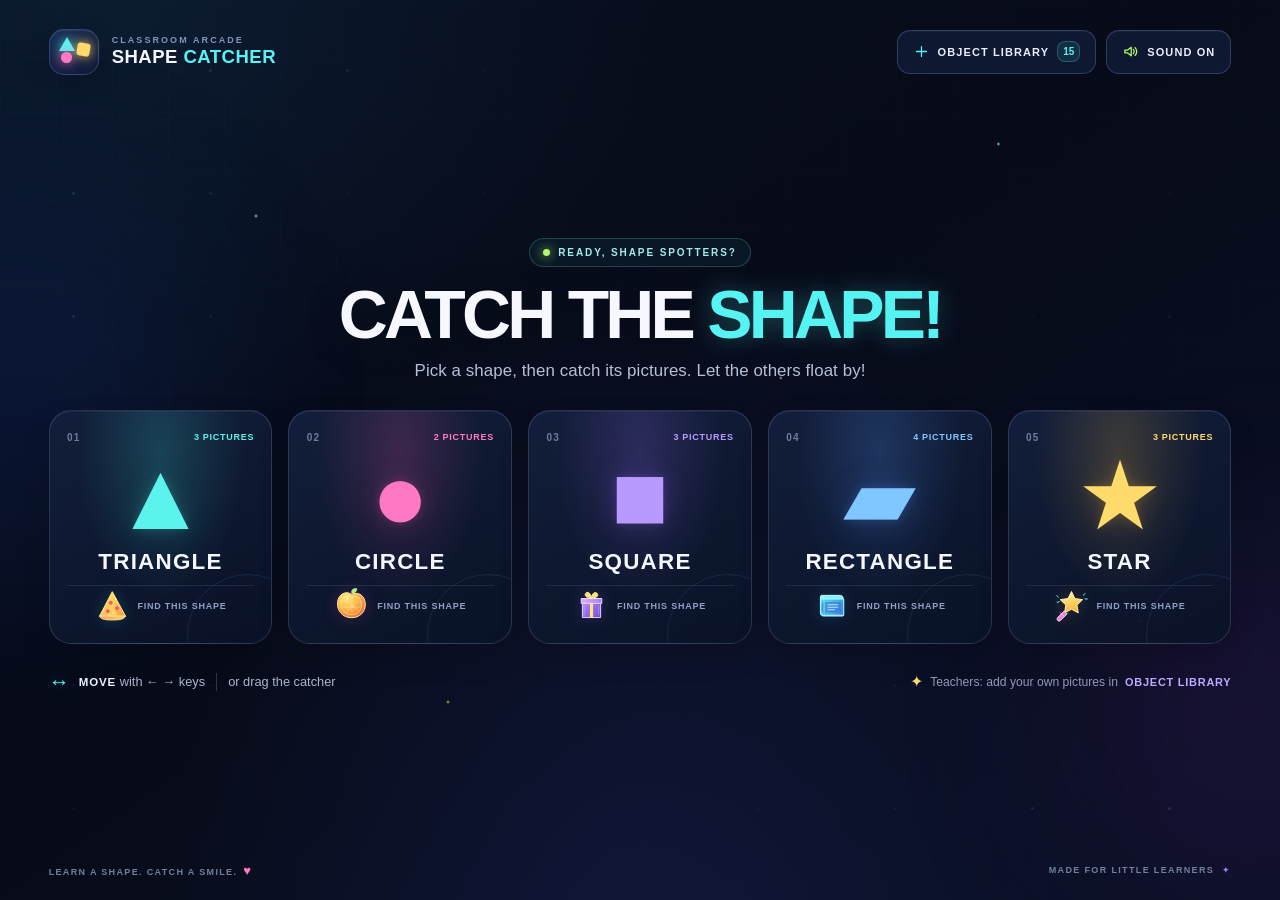
==== commit cd50e392: "Fix starter image asset loading Co-authored-by: arena-agent <297053741+arena-agent@users.noreply.git" ====
--- a/index.html
+++ b/index.html
@@ -54,31 +54,31 @@
               <span class="shape-card-top"><span class="shape-card-number">01</span><span class="shape-card-count" id="count-triangle">1 PICTURE</span></span>
               <span class="shape-symbol" aria-hidden="true">▲</span>
               <span class="shape-word">TRIANGLE</span>
-              <span class="shape-card-example"><img src="assets/shapes/triangle/pizza-slice.svg" alt="" /> <span>FIND THIS SHAPE</span></span>
+              <span class="shape-card-example"><img data-picture-src="assets/shapes/triangle/pizza-slice.svg" alt="" /> <span>FIND THIS SHAPE</span></span>
             </button>
             <button class="shape-card shape-circle" type="button" data-select-shape="circle" aria-label="Choose Circle">
               <span class="shape-card-top"><span class="shape-card-number">02</span><span class="shape-card-count" id="count-circle">1 PICTURE</span></span>
               <span class="shape-symbol" aria-hidden="true">●</span>
               <span class="shape-word">CIRCLE</span>
-              <span class="shape-card-example"><img src="assets/shapes/circle/orange.svg" alt="" /> <span>FIND THIS SHAPE</span></span>
+              <span class="shape-card-example"><img data-picture-src="assets/shapes/circle/orange.svg" alt="" /> <span>FIND THIS SHAPE</span></span>
             </button>
             <button class="shape-card shape-square" type="button" data-select-shape="square" aria-label="Choose Square">
               <span class="shape-card-top"><span class="shape-card-number">03</span><span class="shape-card-count" id="count-square">1 PICTURE</span></span>
               <span class="shape-symbol" aria-hidden="true">■</span>
               <span class="shape-word">SQUARE</span>
-              <span class="shape-card-example"><img src="assets/shapes/square/gift-box.svg" alt="" /> <span>FIND THIS SHAPE</span></span>
+              <span class="shape-card-example"><img data-picture-src="assets/shapes/square/gift-box.svg" alt="" /> <span>FIND THIS SHAPE</span></span>
             </button>
             <button class="shape-card shape-rectangle" type="button" data-select-shape="rectangle" aria-label="Choose Rectangle">
               <span class="shape-card-top"><span class="shape-card-number">04</span><span class="shape-card-count" id="count-rectangle">1 PICTURE</span></span>
               <span class="shape-symbol rectangle-symbol" aria-hidden="true">▰</span>
               <span class="shape-word">RECTANGLE</span>
-              <span class="shape-card-example"><img src="assets/shapes/rectangle/story-book.svg" alt="" /> <span>FIND THIS SHAPE</span></span>
+              <span class="shape-card-example"><img data-picture-src="assets/shapes/rectangle/story-book.svg" alt="" /> <span>FIND THIS SHAPE</span></span>
             </button>
             <button class="shape-card shape-star" type="button" data-select-shape="star" aria-label="Choose Star">
               <span class="shape-card-top"><span class="shape-card-number">05</span><span class="shape-card-count" id="count-star">1 PICTURE</span></span>
               <span class="shape-symbol" aria-hidden="true">★</span>
               <span class="shape-word">STAR</span>
-              <span class="shape-card-example"><img src="assets/shapes/star/magic-wand.svg" alt="" /> <span>FIND THIS SHAPE</span></span>
+              <span class="shape-card-example"><img data-picture-src="assets/shapes/star/magic-wand.svg" alt="" /> <span>FIND THIS SHAPE</span></span>
             </button>
           </div>
 
--- a/styles.css
+++ b/styles.css
@@ -450,6 +450,25 @@
   box-shadow: 0 0 10px var(--object-glow, rgba(85,244,243,.35)), 0 0 22px var(--object-glow, rgba(85,244,243,.19)), inset 0 1px 0 rgba(255,255,255,.13);
   animation: object-float 1.8s ease-in-out infinite alternate;
 }
+/* Emergency placeholder: if a picture file is missing, the shape symbol keeps
+   the falling object readable (and catchable) instead of an empty tile. */
+.missing-picture {
+  display: grid;
+  width: 100%;
+  height: 100%;
+  place-items: center;
+  border: 2px dashed var(--object-color, var(--cyan));
+  border-radius: clamp(15px, 2vw, 22px);
+  color: var(--object-color, var(--cyan));
+  background: radial-gradient(ellipse at 50% 36%, rgba(36, 54, 88, .75), rgba(13, 24, 47, .93));
+  box-shadow: 0 0 10px var(--object-glow, rgba(85,244,243,.35)), 0 0 22px var(--object-glow, rgba(85,244,243,.19));
+  font-family: Arial, sans-serif;
+  font-size: clamp(28px, 3.6vw, 46px);
+  line-height: 1;
+  text-shadow: 0 0 14px var(--object-glow, rgba(85,244,243,.4));
+}
+.missing-picture.library-missing-picture { width: 38px; height: 38px; border-radius: 10px; font-size: 20px; }
+.missing-picture.card-missing-picture { width: 35px; height: 35px; border-radius: 10px; font-size: 18px; box-shadow: none; }
 .catcher {
   position: absolute;
   z-index: 4;
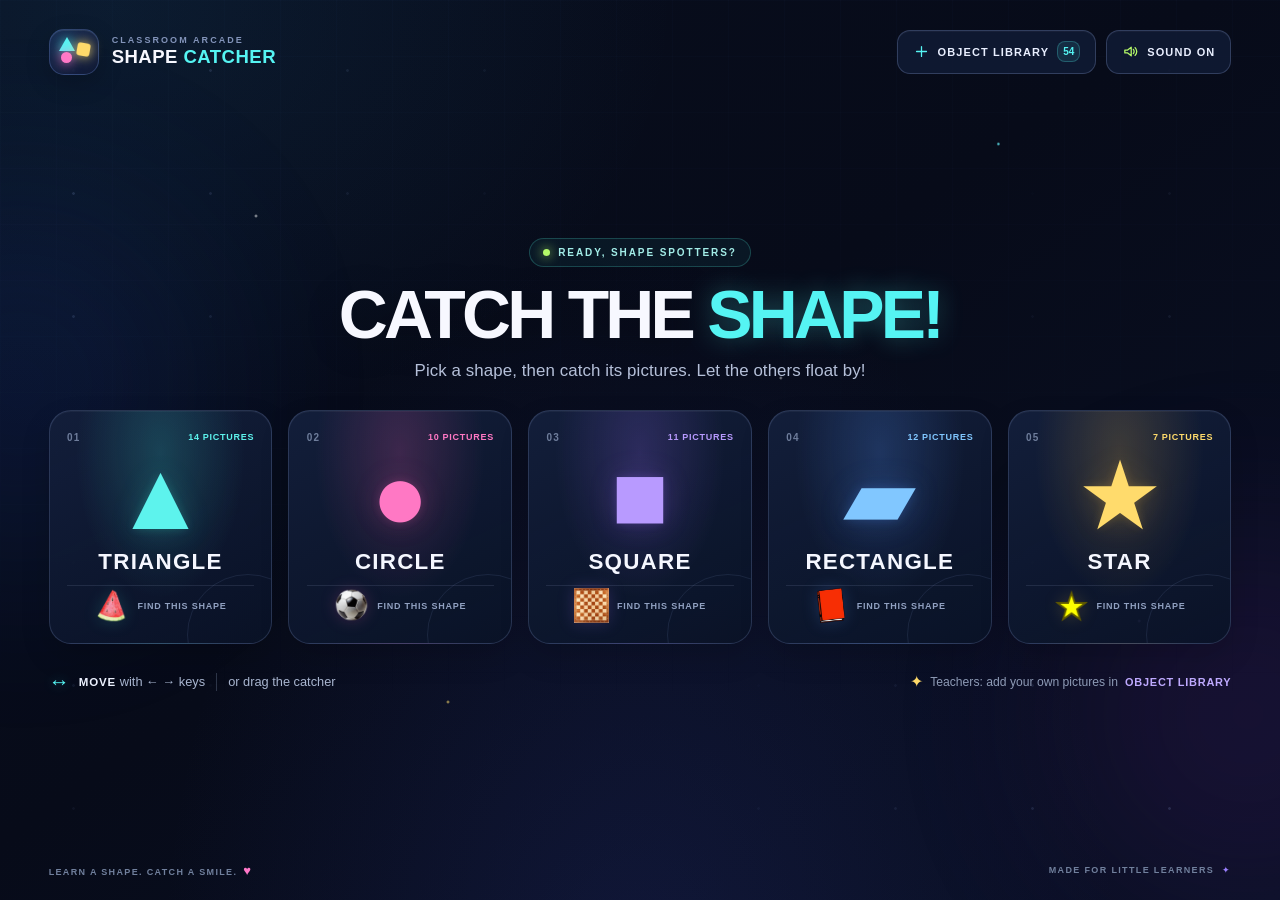
==== commit ff3c447a: "Group uploaded pictures by shape and fix round pacing - Sort the 40 uploaded pictures into assets/sh" ====
--- a/index.html
+++ b/index.html
@@ -32,7 +32,7 @@
           <button class="top-button library-open" id="library-open" type="button" aria-haspopup="dialog">
             <svg viewBox="0 0 24 24" aria-hidden="true"><path d="M12 5v14M5 12h14" /></svg>
             <span>OBJECT LIBRARY</span>
-            <span class="asset-total" id="total-assets-count">5</span>
+            <span class="asset-total" id="total-assets-count">54</span>
           </button>
           <button class="top-button sound-toggle" id="sound-toggle" type="button" aria-pressed="true" aria-label="Mute game sounds">
             <svg class="sound-icon" viewBox="0 0 24 24" aria-hidden="true"><path d="M4 10v4h4l5 4V6l-5 4H4Z"/><path class="sound-wave" d="M16 9a5 5 0 0 1 0 6m2.5-8.5a8.5 8.5 0 0 1 0 11"/></svg>
@@ -54,31 +54,31 @@
               <span class="shape-card-top"><span class="shape-card-number">01</span><span class="shape-card-count" id="count-triangle">1 PICTURE</span></span>
               <span class="shape-symbol" aria-hidden="true">▲</span>
               <span class="shape-word">TRIANGLE</span>
-              <span class="shape-card-example"><img data-picture-src="assets/shapes/triangle/pizza-slice.svg" alt="" /> <span>FIND THIS SHAPE</span></span>
+              <span class="shape-card-example"><img src="assets/shapes/triangle/watermelon-slice.png" alt="" loading="lazy" decoding="async" /> <span>FIND THIS SHAPE</span></span>
             </button>
             <button class="shape-card shape-circle" type="button" data-select-shape="circle" aria-label="Choose Circle">
               <span class="shape-card-top"><span class="shape-card-number">02</span><span class="shape-card-count" id="count-circle">1 PICTURE</span></span>
               <span class="shape-symbol" aria-hidden="true">●</span>
               <span class="shape-word">CIRCLE</span>
-              <span class="shape-card-example"><img data-picture-src="assets/shapes/circle/orange.svg" alt="" /> <span>FIND THIS SHAPE</span></span>
+              <span class="shape-card-example"><img src="assets/shapes/circle/soccer-ball.png" alt="" loading="lazy" decoding="async" /> <span>FIND THIS SHAPE</span></span>
             </button>
             <button class="shape-card shape-square" type="button" data-select-shape="square" aria-label="Choose Square">
               <span class="shape-card-top"><span class="shape-card-number">03</span><span class="shape-card-count" id="count-square">1 PICTURE</span></span>
               <span class="shape-symbol" aria-hidden="true">■</span>
               <span class="shape-word">SQUARE</span>
-              <span class="shape-card-example"><img data-picture-src="assets/shapes/square/gift-box.svg" alt="" /> <span>FIND THIS SHAPE</span></span>
+              <span class="shape-card-example"><img src="assets/shapes/square/chess-board.jpg" alt="" loading="lazy" decoding="async" /> <span>FIND THIS SHAPE</span></span>
             </button>
             <button class="shape-card shape-rectangle" type="button" data-select-shape="rectangle" aria-label="Choose Rectangle">
               <span class="shape-card-top"><span class="shape-card-number">04</span><span class="shape-card-count" id="count-rectangle">1 PICTURE</span></span>
               <span class="shape-symbol rectangle-symbol" aria-hidden="true">▰</span>
               <span class="shape-word">RECTANGLE</span>
-              <span class="shape-card-example"><img data-picture-src="assets/shapes/rectangle/story-book.svg" alt="" /> <span>FIND THIS SHAPE</span></span>
+              <span class="shape-card-example"><img src="assets/shapes/rectangle/red-story-book.png" alt="" loading="lazy" decoding="async" /> <span>FIND THIS SHAPE</span></span>
             </button>
             <button class="shape-card shape-star" type="button" data-select-shape="star" aria-label="Choose Star">
               <span class="shape-card-top"><span class="shape-card-number">05</span><span class="shape-card-count" id="count-star">1 PICTURE</span></span>
               <span class="shape-symbol" aria-hidden="true">★</span>
               <span class="shape-word">STAR</span>
-              <span class="shape-card-example"><img data-picture-src="assets/shapes/star/magic-wand.svg" alt="" /> <span>FIND THIS SHAPE</span></span>
+              <span class="shape-card-example"><img src="assets/shapes/star/yellow-star.png" alt="" loading="lazy" decoding="async" /> <span>FIND THIS SHAPE</span></span>
             </button>
           </div>
 
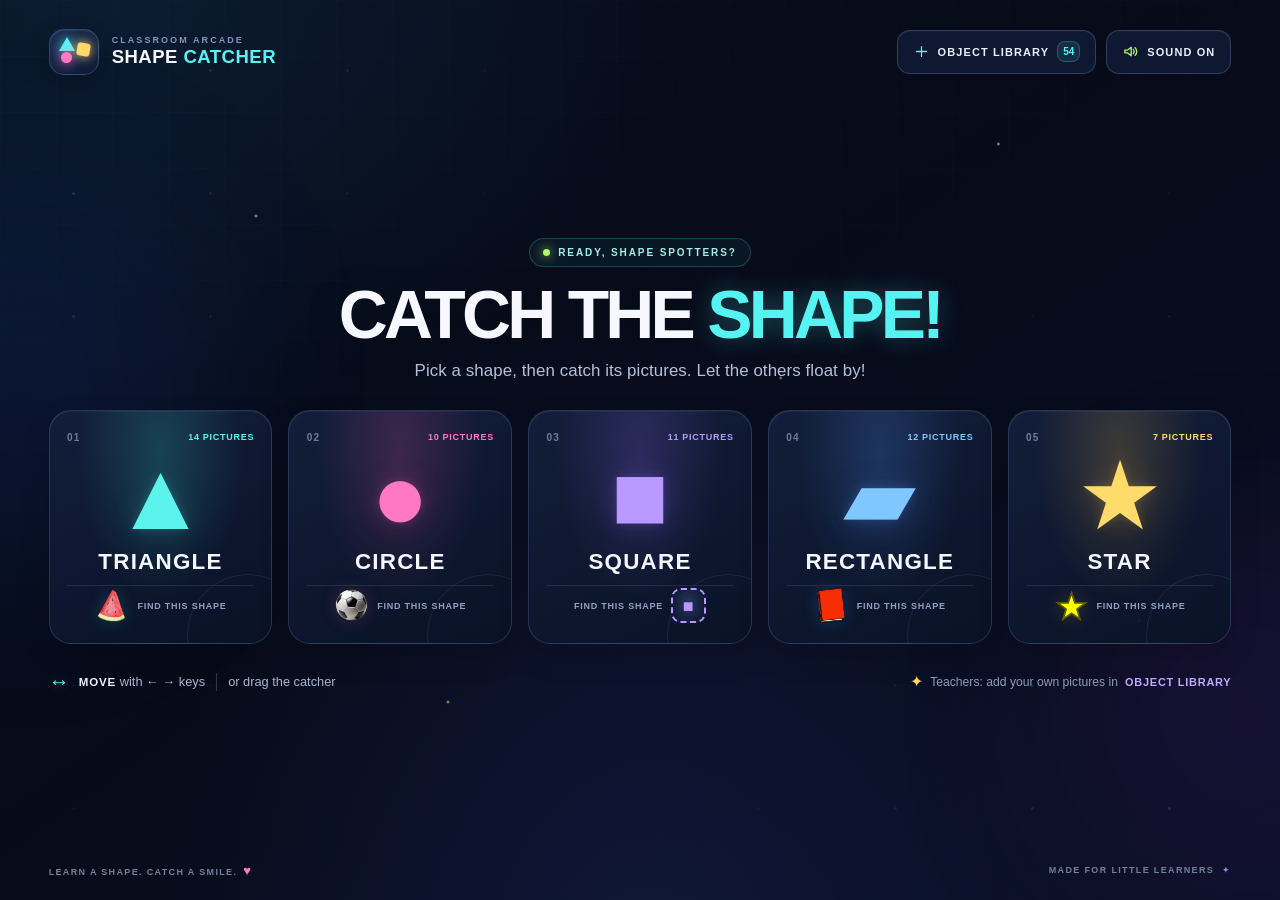
==== commit e688e2c5: "Maximise the play area: floating mini HUD, slimmer controls, flexible background music - Move the HU" ====
--- a/index.html
+++ b/index.html
@@ -89,33 +89,41 @@
         </section>
 
         <section class="screen game-screen" id="game-screen" hidden aria-label="Shape Catcher game">
-          <div class="game-hud">
-            <div class="hud-card lives-card">
-              <span class="hud-label">LIVES</span>
-              <div class="hearts" id="hearts" aria-label="3 lives remaining">
-                <span class="heart">❤️</span><span class="heart">❤️</span><span class="heart">❤️</span>
-              </div>
-            </div>
-            <div class="hud-card score-card" id="score-card">
-              <span class="hud-label">SCORE</span>
-              <strong class="score-number" id="score-number">0</strong>
-            </div>
-            <div class="hud-card timer-card">
-              <span class="hud-label">TIME LEFT</span>
-              <strong class="timer-number" id="timer-number">02:00</strong>
-            </div>
-          </div>
-
-          <div class="target-banner" id="target-banner">
-            <span class="target-label">CATCH THE</span>
-            <span class="target-symbol" id="target-symbol" aria-hidden="true">▲</span>
-            <strong class="target-word" id="target-word">TRIANGLE</strong>
-            <span class="target-instruction">CATCH ONLY THIS SHAPE!</span>
-          </div>
-
           <div class="arena" id="arena" aria-label="Play area. Use the left and right arrow keys to move the catcher.">
             <div class="arena-stars" aria-hidden="true"><i></i><i></i><i></i><i></i><i></i><i></i><i></i><i></i></div>
             <div class="arena-horizon" aria-hidden="true"></div>
+
+            <!-- The HUD floats inside the arena so the whole screen is play area.
+                 Lives stay visible; score, time and the "CATCH THE …" banner are
+                 hidden until the small gauge button (or the H key) is pressed. -->
+            <div class="arena-hud" id="arena-hud">
+              <div class="hud-chip lives-card">
+                <span class="hud-label">LIVES</span>
+                <div class="hearts" id="hearts" aria-label="3 lives remaining">
+                  <span class="heart">❤️</span><span class="heart">❤️</span><span class="heart">❤️</span>
+                </div>
+              </div>
+              <div class="hud-chip score-card" id="score-card">
+                <span class="hud-label">SCORE</span>
+                <strong class="score-number" id="score-number">0</strong>
+              </div>
+              <div class="hud-chip timer-card">
+                <span class="hud-label">TIME</span>
+                <strong class="timer-number" id="timer-number">02:00</strong>
+              </div>
+
+              <div class="target-banner" id="target-banner">
+                <span class="target-label">CATCH THE</span>
+                <span class="target-symbol" id="target-symbol" aria-hidden="true">▲</span>
+                <strong class="target-word" id="target-word">TRIANGLE</strong>
+                <span class="target-instruction">CATCH ONLY THIS SHAPE!</span>
+              </div>
+
+              <button class="hud-toggle" id="hud-toggle" type="button" aria-pressed="false" aria-label="Show score and time" title="Show / hide score and time (H)">
+                <svg viewBox="0 0 24 24" aria-hidden="true"><path d="M3 14h3.2l2.3-6.4 3.3 12.8 2.4-6.4H21" /></svg>
+              </button>
+            </div>
+
             <div class="falling-layer" id="falling-layer"></div>
             <div class="effect-layer" id="effect-layer" aria-hidden="true"></div>
 
--- a/styles.css
+++ b/styles.css
@@ -332,55 +332,94 @@
 .upload-nudge b { color: #bfaaff; font-size: .9em; letter-spacing: .07em; }
 .upload-sparkle { color: var(--yellow); font-size: 16px; }
 
-/* In-game dashboard */
-.game-screen { display: flex; flex: 1 1 auto; flex-direction: column; gap: clamp(9px, 1.35vh, 15px); padding: 8px 0 2px; }
-.game-hud { display: grid; grid-template-columns: minmax(0, 1fr) minmax(0, 1.2fr) minmax(0, 1fr); gap: clamp(9px, 1.35vw, 18px); }
-.hud-card {
-  display: flex;
-  min-height: clamp(65px, 8.7vh, 88px);
-  align-items: center;
-  padding: 10px clamp(14px, 2vw, 26px);
-  gap: 12px;
-  border: 1px solid rgba(133, 160, 217, .2);
-  border-radius: 17px;
-  background: linear-gradient(130deg, rgba(15, 27, 52, .91), rgba(10, 20, 41, .79));
-  box-shadow: inset 0 1px 0 rgba(255,255,255,.035), 0 8px 21px rgba(0,0,0,.12);
-}
-.lives-card { justify-content: flex-start; }
-.score-card { justify-content: center; flex-direction: column; gap: 0; border-color: rgba(85,244,243,.23); background: radial-gradient(ellipse at 50% 0%, rgba(85,244,243,.1), transparent 76%), linear-gradient(130deg, rgba(15,27,52,.93), rgba(10,20,41,.8)); }
-.timer-card { justify-content: flex-end; }
-.hud-label { color: #96a5c1; font-size: 10px; font-weight: 800; letter-spacing: .17em; white-space: nowrap; }
-.hearts { display: flex; align-items: center; gap: clamp(4px, .6vw, 9px); font-size: clamp(24px, 2.8vw, 34px); line-height: 1; filter: drop-shadow(0 0 9px rgba(255,80,116,.18)); white-space: nowrap; }
+/* In-game dashboard — floats inside the arena so the play area owns the screen */
+.game-screen { display: flex; flex: 1 1 auto; flex-direction: column; gap: clamp(5px, .85vh, 9px); padding: 2px 0 0; }
+.arena-hud {
+  position: absolute;
+  z-index: 7;
+  top: clamp(7px, 1.1vh, 13px);
+  right: clamp(7px, 1vw, 14px);
+  left: clamp(7px, 1vw, 14px);
+  display: flex;
+  flex-wrap: wrap;
+  align-items: center;
+  gap: clamp(5px, .7vw, 9px);
+  pointer-events: none;
+}
+.hud-chip {
+  display: flex;
+  min-height: 30px;
+  align-items: center;
+  padding: 4px clamp(8px, 1vw, 13px);
+  gap: clamp(4px, .55vw, 8px);
+  border: 1px solid rgba(133, 160, 217, .22);
+  border-radius: 999px;
+  background: linear-gradient(130deg, rgba(15, 27, 52, .82), rgba(10, 20, 41, .68));
+  box-shadow: inset 0 1px 0 rgba(255,255,255,.04), 0 7px 18px rgba(0,0,0,.24);
+  backdrop-filter: blur(6px);
+}
+.lives-card { padding-left: clamp(7px, .9vw, 11px); }
+.score-card { border-color: rgba(85,244,243,.26); background: radial-gradient(ellipse at 50% 0%, rgba(85,244,243,.12), transparent 76%), linear-gradient(130deg, rgba(15,27,52,.84), rgba(10,20,41,.7)); }
+.hud-label { color: #96a5c1; font-size: clamp(7px, .72vw, 9px); font-weight: 800; letter-spacing: .16em; white-space: nowrap; }
+.hearts { display: flex; align-items: center; gap: clamp(2px, .35vw, 6px); font-size: clamp(15px, 1.65vw, 23px); line-height: 1; filter: drop-shadow(0 0 8px rgba(255,80,116,.2)); white-space: nowrap; }
 .heart { display: inline-block; animation: heart-settle .22s ease-out; }
 .heart.is-lost { filter: grayscale(.12) drop-shadow(0 0 7px rgba(255,87,113,.16)); }
-.score-number, .timer-number { color: #f7f9ff; font-family: 'Space Grotesk', 'Trebuchet MS', sans-serif; font-size: clamp(28px, 3.5vw, 45px); font-weight: 700; line-height: 1; font-variant-numeric: tabular-nums; }
-.score-card .hud-label { margin-bottom: 4px; color: #84dfe2; }
-.score-number { color: var(--cyan); text-shadow: 0 0 20px rgba(85,244,243,.22); transition: transform .18s ease, text-shadow .18s ease; }
+.score-number, .timer-number { color: #f7f9ff; font-family: 'Space Grotesk', 'Trebuchet MS', sans-serif; font-size: clamp(15px, 1.75vw, 25px); font-weight: 700; line-height: 1; font-variant-numeric: tabular-nums; }
+.score-card .hud-label { color: #84dfe2; }
+.score-number { color: var(--cyan); text-shadow: 0 0 18px rgba(85,244,243,.24); transition: transform .18s ease, text-shadow .18s ease; }
 .score-card.is-popping .score-number { transform: scale(1.14); text-shadow: 0 0 22px rgba(85,244,243,.62); }
-.timer-number { font-size: clamp(26px, 3.15vw, 40px); }
-.timer-card.is-urgent { border-color: rgba(255,110,142,.54); background: linear-gradient(130deg, rgba(72,28,56,.64), rgba(27,19,42,.92)); animation: timer-pulse .9s ease-in-out infinite alternate; }
+.timer-card.is-urgent { border-color: rgba(255,110,142,.6); background: linear-gradient(130deg, rgba(72,28,56,.78), rgba(27,19,42,.9)); animation: timer-pulse .9s ease-in-out infinite alternate; }
 .timer-card.is-urgent .timer-number { color: #ff91a7; }
 .target-banner {
   display: flex;
-  min-height: clamp(57px, 7.5vh, 74px);
+  min-height: 30px;
   align-items: center;
   justify-content: center;
-  padding: 8px 16px;
-  gap: clamp(8px, 1.4vw, 19px);
-  border: 1px solid rgba(85, 244, 243, .18);
-  border-radius: 16px;
-  background: linear-gradient(90deg, rgba(16,29,58,.66), rgba(22,36,72,.82), rgba(16,29,58,.66));
-  box-shadow: inset 0 1px 0 rgba(255,255,255,.035);
-}
-.target-label { color: #92a3c4; font-size: 10px; font-weight: 800; letter-spacing: .17em; }
-.target-symbol { color: var(--target-color, var(--cyan)); font-size: clamp(27px, 3.5vh, 39px); line-height: .9; text-shadow: 0 0 14px var(--target-glow, rgba(85,244,243,.42)); }
-.target-word { color: var(--target-color, var(--cyan)); font-family: 'Space Grotesk', sans-serif; font-size: clamp(17px, 1.8vw, 23px); font-weight: 700; letter-spacing: .08em; }
-.target-instruction { padding-left: clamp(8px, 1.2vw, 15px); border-left: 1px solid rgba(163,186,227,.2); color: #d5deef; font-size: clamp(10px, 1vw, 13px); font-weight: 800; letter-spacing: .09em; }
+  margin-left: auto;
+  padding: 4px clamp(9px, 1.1vw, 15px);
+  gap: clamp(5px, .7vw, 11px);
+  border: 1px solid rgba(85, 244, 243, .2);
+  border-radius: 999px;
+  background: linear-gradient(90deg, rgba(16,29,58,.75), rgba(22,36,72,.85), rgba(16,29,58,.75));
+  box-shadow: inset 0 1px 0 rgba(255,255,255,.04);
+  backdrop-filter: blur(6px);
+}
+.target-label { color: #92a3c4; font-size: clamp(7px, .72vw, 9px); font-weight: 800; letter-spacing: .17em; }
+.target-symbol { color: var(--target-color, var(--cyan)); font-size: clamp(17px, 2vw, 26px); line-height: .9; text-shadow: 0 0 14px var(--target-glow, rgba(85,244,243,.42)); }
+.target-word { color: var(--target-color, var(--cyan)); font-family: 'Space Grotesk', sans-serif; font-size: clamp(12px, 1.15vw, 17px); font-weight: 700; letter-spacing: .08em; }
+.target-instruction { padding-left: clamp(6px, .8vw, 11px); border-left: 1px solid rgba(163,186,227,.2); color: #d5deef; font-size: clamp(7px, .75vw, 10px); font-weight: 800; letter-spacing: .09em; }
+.hud-toggle {
+  display: grid;
+  width: 30px;
+  height: 30px;
+  flex: 0 0 auto;
+  place-items: center;
+  margin-left: auto;
+  padding: 0;
+  border: 1px solid rgba(133, 160, 217, .26);
+  border-radius: 50%;
+  color: #9fb0cd;
+  background: linear-gradient(130deg, rgba(15, 27, 52, .82), rgba(10, 20, 41, .68));
+  box-shadow: inset 0 1px 0 rgba(255,255,255,.04), 0 7px 18px rgba(0,0,0,.24);
+  backdrop-filter: blur(6px);
+  cursor: pointer;
+  pointer-events: auto;
+  transition: color .16s ease, border-color .16s ease, box-shadow .16s ease;
+}
+.hud-toggle svg { width: 17px; height: 17px; fill: none; stroke: currentColor; stroke-width: 2; stroke-linecap: round; stroke-linejoin: round; }
+.hud-toggle:hover { color: var(--cyan); border-color: rgba(85,244,243,.42); }
+.hud-toggle[aria-pressed="true"] { color: var(--cyan); border-color: rgba(85,244,243,.5); box-shadow: 0 0 16px rgba(85,244,243,.22); }
+/* Minimal HUD (default): only the shrunken lives chip stays on screen. */
+body:not(.show-game-hud) .score-card,
+body:not(.show-game-hud) .timer-card,
+body:not(.show-game-hud) .target-banner { display: none; }
 .arena {
   position: relative;
   flex: 1 1 auto;
-  min-height: 305px;
-  height: clamp(315px, calc(100svh - 405px), 660px);
+  min-height: 320px;
+  /* The arena now swallows every pixel the old HUD used to eat: it grows into all the
+     leftover height, so pictures fall from much higher and stay in the air longer. */
+  height: clamp(340px, calc(100svh - 140px), 1400px);
   overflow: hidden;
   isolation: isolate;
   border: 1px solid rgba(112, 148, 213, .3);
@@ -570,14 +609,21 @@
 .particle-burst { position: absolute; width: 1px; height: 1px; }
 .particle-burst i { position: absolute; top: 0; left: 0; width: 8px; height: 8px; border-radius: 2px; background: var(--particle-color, var(--cyan)); box-shadow: 0 0 9px var(--particle-color, var(--cyan)); animation: particle-burst .72s cubic-bezier(.12,.7,.3,1) forwards; }
 .wrong-shake { animation: arena-shake .32s ease-in-out; }
-.game-controls { display: flex; min-height: 48px; align-items: center; justify-content: space-between; padding: 0 6px; }
+/* Wide-screen play: the shell steps out of the way as soon as a round starts, so the
+   arena gets the full width of the screen instead of the padded page width. */
+body.is-playing .app-shell { width: min(100%, 1920px); padding: clamp(6px, 1vh, 12px) clamp(8px, 1.2vw, 20px) clamp(3px, .6vh, 7px); }
+body.is-playing .app-footer { display: none; }
+body.is-playing .topbar { min-height: clamp(34px, 4.2vh, 44px); }
+body.is-playing .top-button { min-height: 36px; padding: 0 11px; gap: 7px; border-radius: 11px; font-size: 10px; }
+body.is-playing .brand-title { font-size: clamp(14px, 1.2vw, 18px); }
+.game-controls { display: flex; min-height: 34px; align-items: center; justify-content: space-between; padding: 0 2px; gap: 8px; }
 .direction-button {
   display: grid;
-  width: clamp(45px, 5.4vw, 62px);
-  height: clamp(42px, 5.3vh, 54px);
+  width: clamp(38px, 3.5vw, 50px);
+  height: clamp(30px, 3.5vh, 41px);
   place-items: center;
   border: 1px solid rgba(86, 242, 237, .4);
-  border-radius: 15px;
+  border-radius: 12px;
   color: var(--cyan);
   background: linear-gradient(145deg, rgba(23, 55, 72, .78), rgba(17, 28, 57, .95));
   box-shadow: 0 0 15px rgba(85,244,243,.08), inset 0 1px 0 rgba(255,255,255,.05);
@@ -586,7 +632,7 @@
   user-select: none;
   transition: background .14s ease, transform .14s ease, box-shadow .14s ease;
 }
-.direction-button span { font-family: Arial, sans-serif; font-size: clamp(25px, 3vw, 33px); font-weight: 700; line-height: 1; }
+.direction-button span { font-family: Arial, sans-serif; font-size: clamp(20px, 2.2vw, 27px); font-weight: 700; line-height: 1; }
 .direction-button:hover, .direction-button:active { background: rgba(46, 100, 110, .8); box-shadow: 0 0 20px rgba(85,244,243,.25); }
 .direction-button:active { transform: scale(.95); }
 .control-hint { display: flex; align-items: center; gap: 7px; color: #9eacc8; font-size: 10px; font-weight: 800; letter-spacing: .12em; }
@@ -738,18 +784,19 @@
   .shape-word { font-size: clamp(16px, 3.2vw, 21px); }
   .selection-footer { align-items: flex-start; flex-direction: column; margin-top: 19px; gap: 11px; }
   .app-footer { font-size: 8px; letter-spacing: .11em; }
-  .game-screen { gap: 9px; padding-top: 6px; }
-  .hud-card { min-height: 62px; padding: 8px 10px; gap: 6px; border-radius: 14px; }
-  .hud-label { font-size: 8px; letter-spacing: .12em; }
-  .hearts { gap: 2px; font-size: clamp(20px, 4.1vw, 27px); }
-  .score-number { font-size: clamp(25px, 5.5vw, 34px); }
-  .timer-number { font-size: clamp(23px, 5vw, 31px); }
-  .target-banner { min-height: 52px; gap: 7px; padding: 7px 9px; }
-  .target-label { font-size: 8px; letter-spacing: .1em; }
-  .target-symbol { font-size: 27px; }
-  .target-word { font-size: clamp(15px, 3.4vw, 19px); letter-spacing: .035em; }
-  .target-instruction { padding-left: 7px; font-size: 8px; letter-spacing: .035em; }
-  .arena { height: clamp(300px, calc(100svh - 360px), 600px); min-height: 300px; border-radius: 18px; }
+  .game-screen { gap: 6px; padding-top: 2px; }
+  .arena-hud { gap: 5px; }
+  .hud-chip { min-height: 28px; padding: 3px 9px; gap: 5px; }
+  .hud-label { font-size: 7px; letter-spacing: .12em; }
+  .hearts { gap: 2px; font-size: clamp(17px, 4.2vw, 24px); }
+  .score-number { font-size: clamp(16px, 4vw, 24px); }
+  .timer-number { font-size: clamp(16px, 4vw, 24px); }
+  .target-banner { min-height: 28px; gap: 6px; padding: 3px 9px; }
+  .target-label { font-size: 7px; letter-spacing: .1em; }
+  .target-symbol { font-size: 19px; }
+  .target-word { font-size: clamp(12px, 3vw, 16px); letter-spacing: .035em; }
+  .target-instruction { display: none; }
+  .arena { height: clamp(300px, calc(100svh - 140px), 900px); min-height: 300px; border-radius: 18px; }
   .game-controls { min-height: 43px; padding: 0; }
   .direction-button { width: 45px; height: 41px; border-radius: 13px; }
   .direction-button span { font-size: 25px; }
@@ -793,17 +840,17 @@
   .selection-footer { margin-top: 15px; gap: 9px; }
   .how-to-play { flex-wrap: wrap; gap: 6px; font-size: 11px; }
   .upload-nudge { align-items: flex-start; flex-wrap: wrap; font-size: 10px; }
-  .game-hud { grid-template-columns: minmax(0, 1fr) minmax(0, 1fr) minmax(0, 1fr); gap: 6px; }
-  .hud-card { flex-direction: column; justify-content: center; min-height: 64px; gap: 4px; padding: 5px 3px; }
+  .arena-hud { gap: 4px; }
+  .hud-chip { justify-content: center; min-height: 26px; padding: 3px 7px; gap: 4px; }
   .lives-card { gap: 3px; }
-  .timer-card { flex-direction: column; align-items: center; }
-  .hud-label { font-size: 7px; letter-spacing: .09em; }
-  .hearts { font-size: clamp(18px, 6vw, 24px); }
-  .timer-number { font-size: clamp(21px, 6vw, 27px); }
-  .target-banner { justify-content: space-around; min-height: 49px; gap: 5px; }
+  .hud-label { font-size: 6px; letter-spacing: .09em; }
+  .hearts { font-size: clamp(15px, 5.4vw, 21px); }
+  .score-number, .timer-number { font-size: clamp(14px, 5vw, 20px); }
+  .target-banner { min-height: 26px; gap: 5px; }
   .target-label { display: none; }
-  .target-instruction { max-width: 95px; font-size: 7px; }
-  .arena { height: clamp(285px, calc(100svh - 365px), 500px); min-height: 285px; }
+  .hud-toggle { width: 26px; height: 26px; }
+  .hud-toggle svg { width: 15px; height: 15px; }
+  .arena { height: clamp(285px, calc(100svh - 132px), 800px); min-height: 285px; }
   .control-hint { gap: 4px; font-size: 7px; letter-spacing: .04em; }
   .keyboard-key { min-width: 20px; height: 21px; }
   .drag-separator { padding: 0; }
